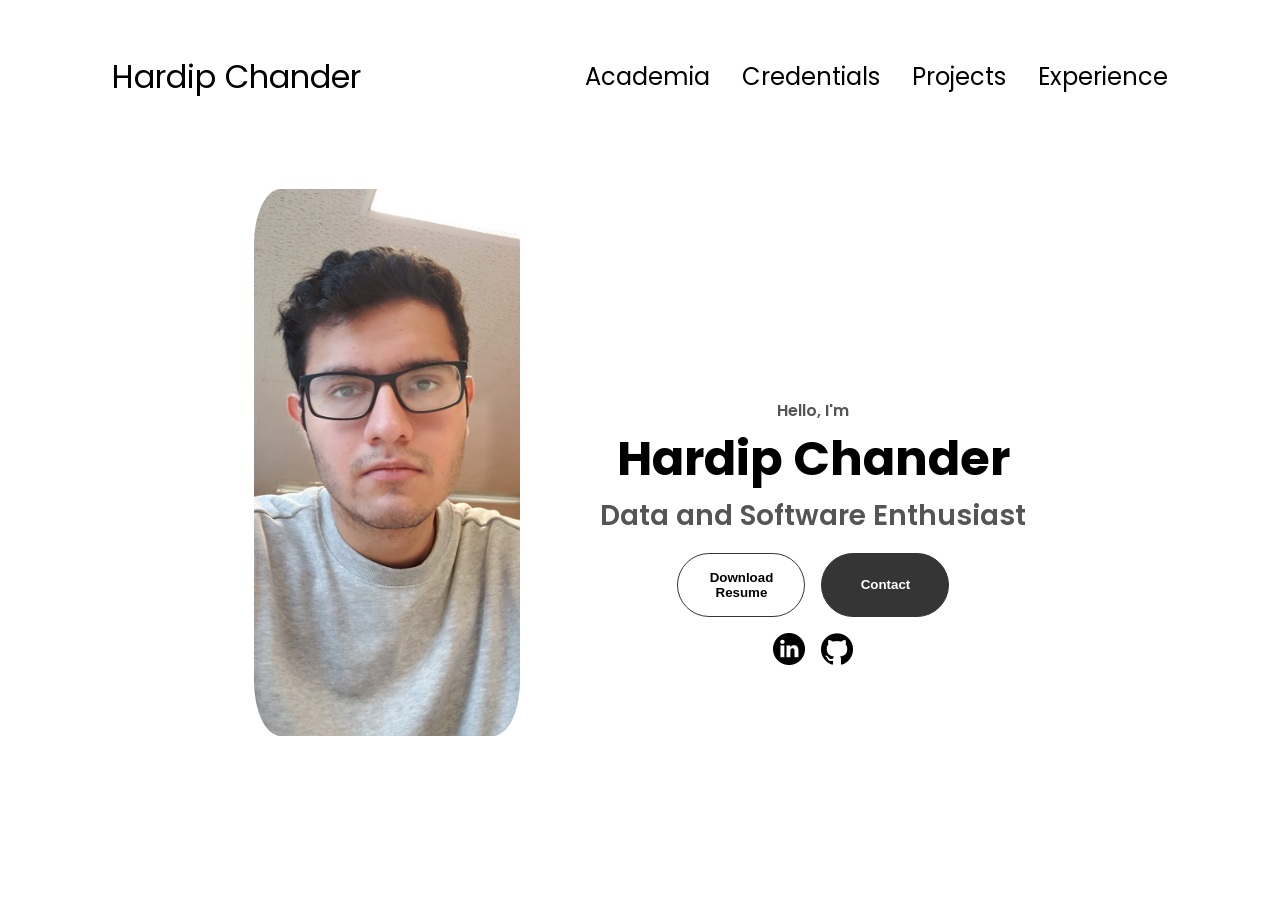
==== index.html @ 77ca19bd "style: add the base styles for the homepage" ====
<!DOCTYPE html>
<html lang="en">
  <head>
    <meta charset="UTF-8">
    <meta name="viewport" content="width=device-width, initial-scale=1.0">
    <meta name="description" content="This is the home page to the personal website of Hardip Chander. The website showcases his skills and history in tech.">
    <title>Chander</title>
    <link rel="icon" type="image/png" sizes="192x192" href="./images/favicon.png">
    <link rel="stylesheet" href="./styles/style.css">
    <link rel="stylesheet" href="./styles/mediaqueries.css">
  </head>
  <body>
    <nav id="desktop-nav">
      <div class="logo">Hardip Chander</div>
      <div>
        <ul class="nav-links">
          <li><a href="./pages/academia.html">Academia</a>   </li>
          <li><a href="./pages/credentials.html">Credentials</a>  </li>
          <li><a href="./pages/projects.html">Projects</a>  </li>
          <li><a href="./pages/work.html">Experience</a>  </li>
        </ul>
      </div>
    </nav>

    <nav id="hamburger-nav">
      <div class="logo">Hardip Chander</div>
      <div class="hamburger-menu">
        <div class="hamburger-icon" onclick="toggleMenu()">
          <span></span>
          <span></span>
          <span></span>
        </div>
        <div class="menu-links">
          <li><a href="./pages/academia.html" onclick="toggleMenu()">Academia</a>   </li>
          <li><a href="./pages/credentials.html" onclick="toggleMenu()">Credentials</a>  </li>
          <li><a href="./pages/projects.html" onclick="toggleMenu()">Projects</a>  </li>
          <li><a href="./pages/work.html" onclick="toggleMenu()">Experience</a>  </li>
        </div>
      </div>
    </nav>

    <section id="profile">
      <div class="section__pic-container">
        <img src="./images/profile-pic.jpg" alt="Profile Picture of Hardip Chander" id="profile-picture">
      </div>
      <div class="section__text">
        <p class="section__text__p1">Hello, I'm</p>
        <h1 class="title">Hardip Chander</h1>
        <p class="section__text__p2">Data and Software Enthusiast</p>
        <div class="btn-container">
          <button class="btn btn-color-2" onclick="window.open('./images/resume.pdf')">Download Resume</button>
          <button class="btn btn-color-1" onclick="location.href='./pages/academia.html'">Contact</button>
        </div>
        <div id="socials-container">
          <img src="./images/linkedin.png" alt="My LinkedIn Profile" class="icon" onclick="location.href='https://www.linkedin.com/in/hardipchander'">
          <img src="./images/github.png" alt="My Github Profile"  class="icon" onclick="location.href='https://github.com/hardipchander'">
        </div>
      </div>
    </section>
    <script src="./script.js"></script>
  </body>
</html>
---- styles/style.css ----
/* General Things */
@import url('https://fonts.googleapis.com/css2?family=Poppins:wght@400;500;600;700&display=swap');
* {
    margin: 0;
    padding: 0;
}

body {
    font-family: 'Poppins', sans-serif;
}

html {
    scroll-behavior: smooth;
}

p {
    color: rgb(85,85,85);
}

/* Transistion */
a, .btn {
    transition: all 300ms ease;
}

/* Desktop Nav */
nav, .nav-links {
    display: flex;
}

nav {
    justify-content: space-around;
    align-items: center;
    height: 17vh;
}

.nav-links {
    gap: 2rem;
    list-style-type: none;
    font-size: 1.5rem;
}

a {
    color: black;
    text-decoration: none;
    text-decoration-color: white;
}

a:hover {
    color: grey;
    text-decoration: underline;
    text-underline-offset: 1rem;
    text-decoration-color: rgb(181,181,181);
}

.logo {
    font-size: 2rem;
}

.logo:hover {
    cursor: pointer;
}

/* Hamburger Menu */
#hamburger-nav {
    display: none;
}

.hamburger-menu {
    position: relative;
    display: inline-block;
}

.hamburger-icon {
    display: flex;
    flex-direction: column;
    justify-content: space-between;
    height: 24px;
    width: 30px;
    cursor: pointer;
}

.hamburger-icon span {
    width: 100%;
    height: 2px;
    background-color: black;
    transition: all 0.3 ease-in-out;
}

.menu-links {
    position: absolute;
    top: 100%;
    right: 0%;
    background-color: white;
    width: fit-content;
    max-height: 0;
    overflow: hidden;
    transition: all 0.3 ease-in-out;
}

.menu-links a {
    display: block;
    padding: 10px;
    text-align: center;
    font-size: 1.5rem;
    color: black;
    text-decoration: none;
    transition: all 0.3 ease-in-out;
}

.menu-links li {
    list-style: none;
}

.menu-links.open {
    max-height: 300px;
}

.hamburger-icon.open span:first-child {
    transform: rotate(45deg) translate(10px , 5px);
}
.hamburger-icon.open span:nth-child(2) {
    opacity: 0;
}
.hamburger-icon.open span:last-child {
    transform: rotate(-45deg) translate(10px , -5px);
}

.hamburger-icon span:first-child {
    transform: none;
}
.hamburger-icon span:nth-child(2) {
   opacity: 1;
}
.hamburger-icon span:last-child {
    transform: none;
}

/* Sections */

section {
    padding-top: 4vh;
    height: 96vh; 
    margin: 0 10rem;
    box-sizing: border-box;
    min-height: fit-content;
}

.section-container {
    display: flex;
}

/* Profile Section */
#profile {
    display: flex;
    justify-content: center;
    gap: 5rem;
    height: 80vh;
}

#profile-picture {
    height: 80%;
    width: 100%;
    border-radius: 10%;
    align-self: center;
}

.section__pic_container {
    display: flex;
    height: 400px;
    width: 400px;
    margin: auto 0;
}

.section__text {
    align-self: center;
    text-align: center;
}

.section__text p {
    font-weight: 600;
}

.section__text__p1 {
    text-align: center;
    
}
.section__text__p2 {
    font-size: 1.75rem;
    margin-bottom: 1rem;
}

.title {
    font-size: 3rem;
    text-align: center;
}

#socials-container {
    display: flex;
    justify-content: center;
    margin-top: 1rem;
    gap: 1rem;
}

/* Icon */
.icon {
    cursor: pointer;
    height: 2rem;
}

/* Buttons */
.btn-container {
    display: flex;
    justify-content: center;
    gap: 1rem;
}

.btn {
    font-weight: 600;
    transition: all 300ms ease;
    padding: 1rem;
    width: 8rem;
    border-radius: 2rem;
}

.btn-color-1, .btn-color-2 {
    border: rgb(53,53,53) 0.1rem solid;
}

.btn-color-1:hover, .btn-color-2:hover {
    cursor: pointer;

}

.btn-color-1, .btn-color-2:hover {
  background: rgb(53,53,53);
  color: white;
}

.btn-color-1:hover {
    background: rgb(0,0,0);
}

.btn-color-2 {
    background: none;
}
.btn-color-2:hover {
    border: rgb(255,255,255) 0.1rem solid;
}

.btn-container {
    gap: 1rem;
}
---- styles/mediaqueries.css ----
@media screen and (max-width: 1200px) {
    #desktop-nav {
        display: none;
    }

    #hamburger-nav {
        display: flex;

    }
}
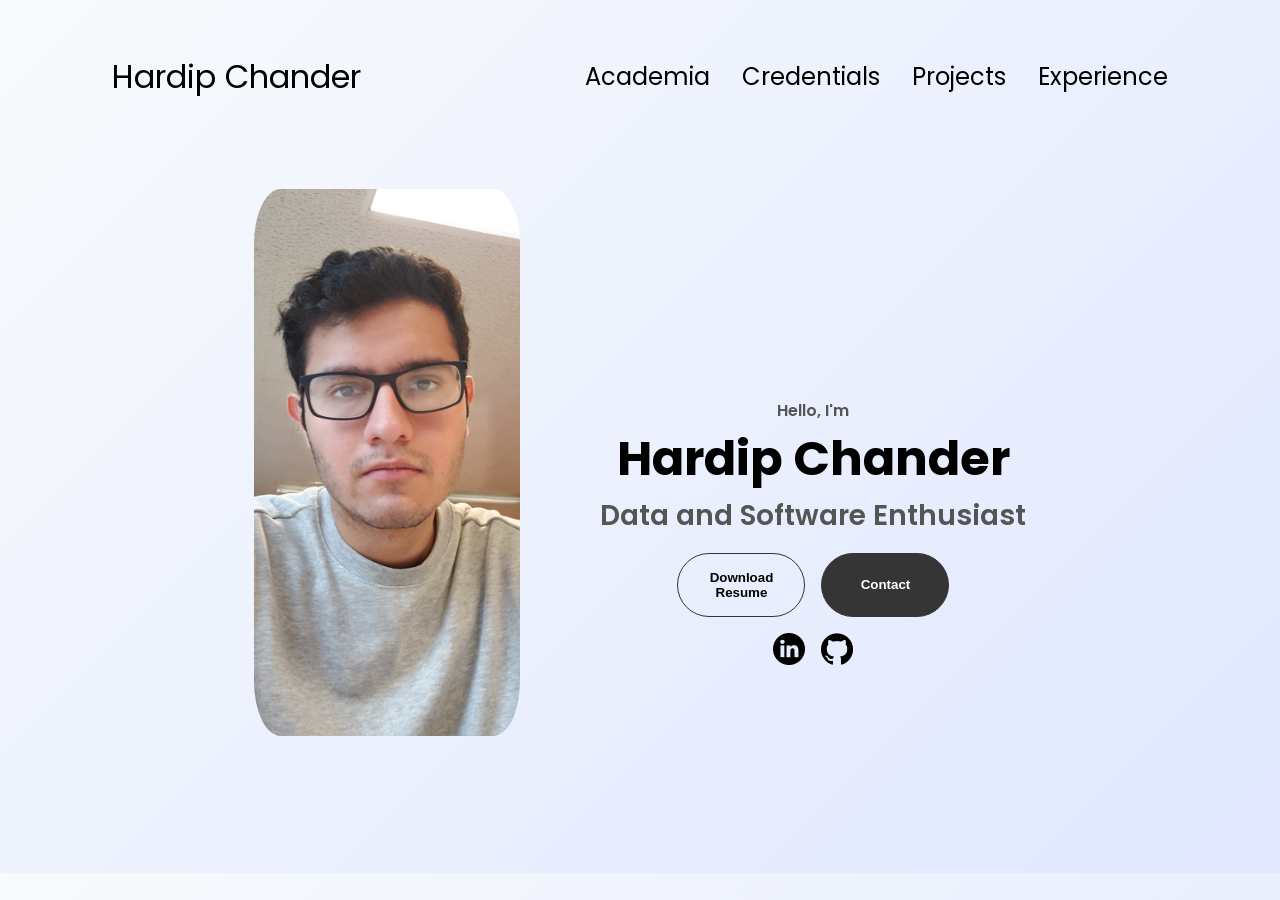
==== commit 5149f6db: "feat: add base markup for academia, just need to add styles and my information to customize it" ====
--- a/index.html
+++ b/index.html
@@ -57,6 +57,7 @@
         </div>
       </div>
     </section>
+    
     <script src="./script.js"></script>
   </body>
 </html>
--- a/styles/style.css
+++ b/styles/style.css
@@ -7,6 +7,7 @@
 
 body {
     font-family: 'Poppins', sans-serif;
+    background: linear-gradient(135deg, #f8fafc, #e0e7ff); 
 }
 
 html {
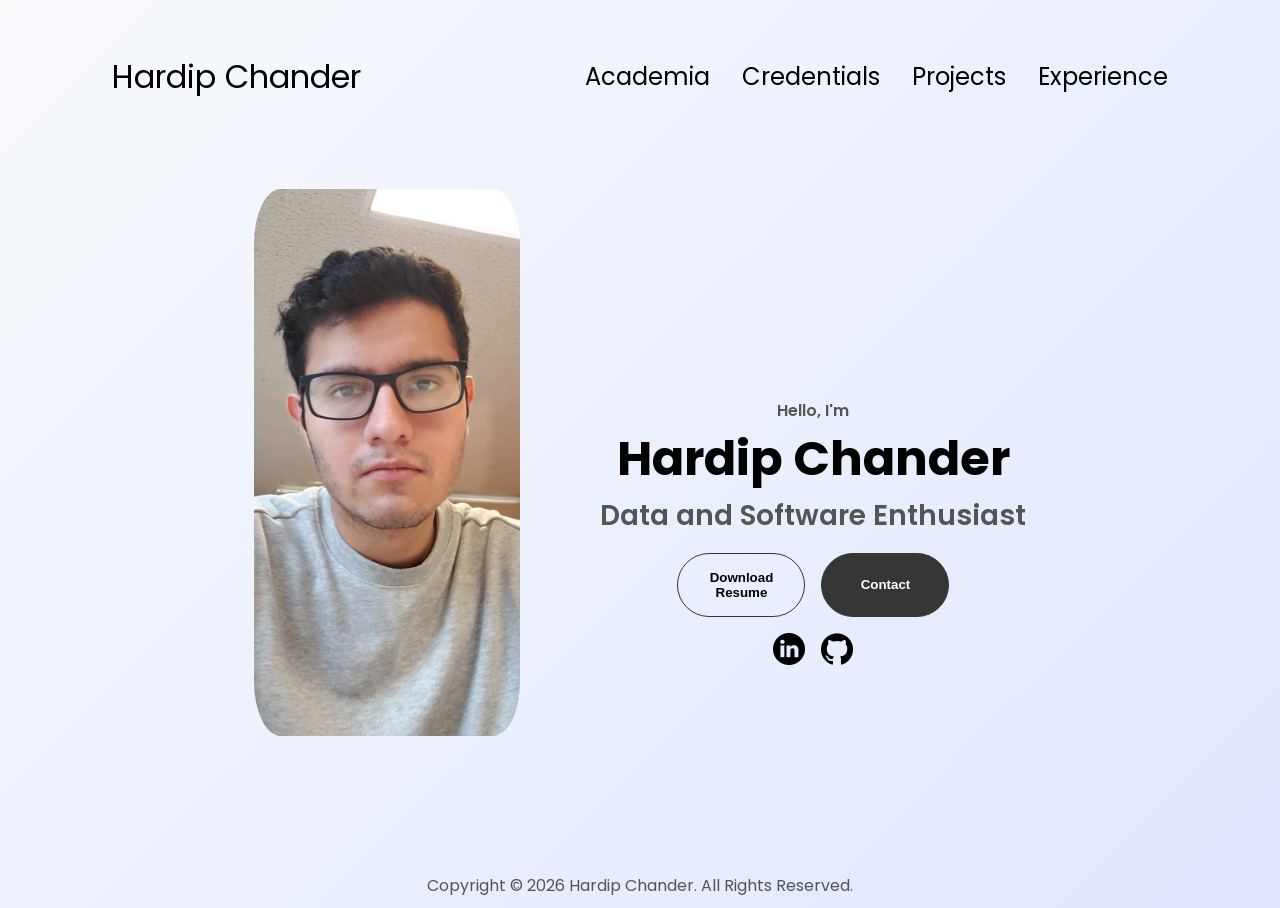
==== commit 0ccbecbd: "feat: add footer section to all pages and style the footer" ====
--- a/index.html
+++ b/index.html
@@ -57,6 +57,10 @@
         </div>
       </div>
     </section>
+
+    <footer>
+      <p>Copyright &#169; 2026 Hardip Chander. All Rights Reserved.</p>
+    </footer>
     
     <script src="./script.js"></script>
   </body>
--- a/styles/style.css
+++ b/styles/style.css
@@ -27,36 +27,30 @@
 nav, .nav-links {
     display: flex;
 }
-
 nav {
     justify-content: space-around;
     align-items: center;
     height: 17vh;
 }
-
 .nav-links {
     gap: 2rem;
     list-style-type: none;
     font-size: 1.5rem;
 }
-
 a {
     color: black;
     text-decoration: none;
     text-decoration-color: white;
 }
-
 a:hover {
     color: grey;
     text-decoration: underline;
     text-underline-offset: 1rem;
     text-decoration-color: rgb(181,181,181);
 }
-
 .logo {
     font-size: 2rem;
 }
-
 .logo:hover {
     cursor: pointer;
 }
@@ -65,12 +59,10 @@
 #hamburger-nav {
     display: none;
 }
-
 .hamburger-menu {
     position: relative;
     display: inline-block;
 }
-
 .hamburger-icon {
     display: flex;
     flex-direction: column;
@@ -79,14 +71,12 @@
     width: 30px;
     cursor: pointer;
 }
-
 .hamburger-icon span {
     width: 100%;
     height: 2px;
     background-color: black;
     transition: all 0.3 ease-in-out;
 }
-
 .menu-links {
     position: absolute;
     top: 100%;
@@ -97,7 +87,6 @@
     overflow: hidden;
     transition: all 0.3 ease-in-out;
 }
-
 .menu-links a {
     display: block;
     padding: 10px;
@@ -107,15 +96,12 @@
     text-decoration: none;
     transition: all 0.3 ease-in-out;
 }
-
 .menu-links li {
     list-style: none;
 }
-
 .menu-links.open {
     max-height: 300px;
 }
-
 .hamburger-icon.open span:first-child {
     transform: rotate(45deg) translate(10px , 5px);
 }
@@ -137,7 +123,6 @@
 }
 
 /* Sections */
-
 section {
     padding-top: 4vh;
     height: 96vh; 
@@ -150,37 +135,32 @@
     display: flex;
 }
 
-/* Profile Section */
+/* Profile Page */
 #profile {
     display: flex;
     justify-content: center;
     gap: 5rem;
     height: 80vh;
 }
-
 #profile-picture {
     height: 80%;
     width: 100%;
     border-radius: 10%;
     align-self: center;
 }
-
 .section__pic_container {
     display: flex;
     height: 400px;
     width: 400px;
     margin: auto 0;
 }
-
 .section__text {
     align-self: center;
     text-align: center;
 }
-
 .section__text p {
     font-weight: 600;
 }
-
 .section__text__p1 {
     text-align: center;
     
@@ -189,12 +169,10 @@
     font-size: 1.75rem;
     margin-bottom: 1rem;
 }
-
 .title {
     font-size: 3rem;
     text-align: center;
 }
-
 #socials-container {
     display: flex;
     justify-content: center;
@@ -214,7 +192,6 @@
     justify-content: center;
     gap: 1rem;
 }
-
 .btn {
     font-weight: 600;
     transition: all 300ms ease;
@@ -222,32 +199,158 @@
     width: 8rem;
     border-radius: 2rem;
 }
-
 .btn-color-1, .btn-color-2 {
     border: rgb(53,53,53) 0.1rem solid;
 }
-
 .btn-color-1:hover, .btn-color-2:hover {
     cursor: pointer;
 
 }
-
 .btn-color-1, .btn-color-2:hover {
   background: rgb(53,53,53);
   color: white;
 }
-
 .btn-color-1:hover {
     background: rgb(0,0,0);
 }
-
 .btn-color-2 {
     background: none;
 }
 .btn-color-2:hover {
     border: rgb(255,255,255) 0.1rem solid;
 }
-
 .btn-container {
     gap: 1rem;
+}
+
+/* About/Academia Page */
+#about {
+    position: relative;
+}
+.about-containers {
+    gap: 2rem;
+    margin-bottom: 2rem;
+    margin-top: 2rem;
+}
+.about-details-container {
+    justify-content: center;
+    flex-direction: column;   
+}
+.about-containers, .about-details-container {
+    display: flex;
+
+}
+.about-pic {
+    height: 900px;
+    border-radius: 10%;
+}
+.details-container {
+    padding: 1.5rem;
+    flex: 1;
+    background: white;
+    border-radius: 2rem;
+    border: rgb(53,53,53) 0.1rem solid;
+    border-color: rgb(163,163,163);
+    text-align: center;
+}
+.section-container {
+    gap: 4rem;
+    height: 80%;
+}
+.section__pic_container {
+    height: 400px;
+    width: 400;
+    margin: auto 0;
+}
+
+/* Experience/Work Page */
+.experience-sub-title {
+    color: rgb(85,85,85);
+    font-weight: 600;
+    font-size: 1.75rem;
+    margin-bottom: 2rem;
+}
+.experience-details-container{
+    display: flex;
+    justify-content: center;
+    flex-direction: column;
+}
+.article-container {
+    display: flex;
+    text-align: initial;
+    flex-wrap: wrap;
+    flex-direction: row;
+    gap: 2.5rem;
+    justify-content: space-around;
+}
+article {
+    display: flex;
+    width: 10rem;
+    justify-content: space-around;
+    gap: 0.5rem;
+}
+article .icon {
+    cursor: default;
+}
+
+/* Projects Page */
+.color-container {
+    border-color: rgb(163,163,163);
+    background: rgb(250,250,250);
+}
+.project-img {
+    border-radius: 2rem;
+    width: 90%;
+    height: 90%;
+}
+.project-title {
+    margin: 1rem;
+    color: black;
+}
+.project-btn {
+    color: black;
+    border-color: rgb(163,163,163);
+}
+
+/* Contact/Credentials Page */
+#contact {
+    display: flex;
+    justify-content: center;
+    flex-direction: column;
+    height: 70vh;
+}
+.contact-info-upper-container {
+    display: flex;
+    justify-content: center;
+    border-radius: 2rem;
+    border: rgb(53,53,53) 0.1rem solid;
+    border-color: rgb(163,163,163);
+    background: rgb(250,250,250);
+    margin: 2rem auto;
+    padding: 0.5rem;
+}
+.contact-info-container {
+    display: flex;
+    align-items: center;
+    justify-content: center;
+    gap: 0.5rem;
+    margin: 1rem;
+}
+.contact-info-container p {
+    font-size: larger;
+}
+.contact-icon {
+    cursor: default;
+}
+.email-icon {
+    height: 2.5rem;
+    
+}
+
+/* Footer Section*/
+footer {
+    margin-bottom: 10px;
+}
+footer p {
+    text-align: center;
 }
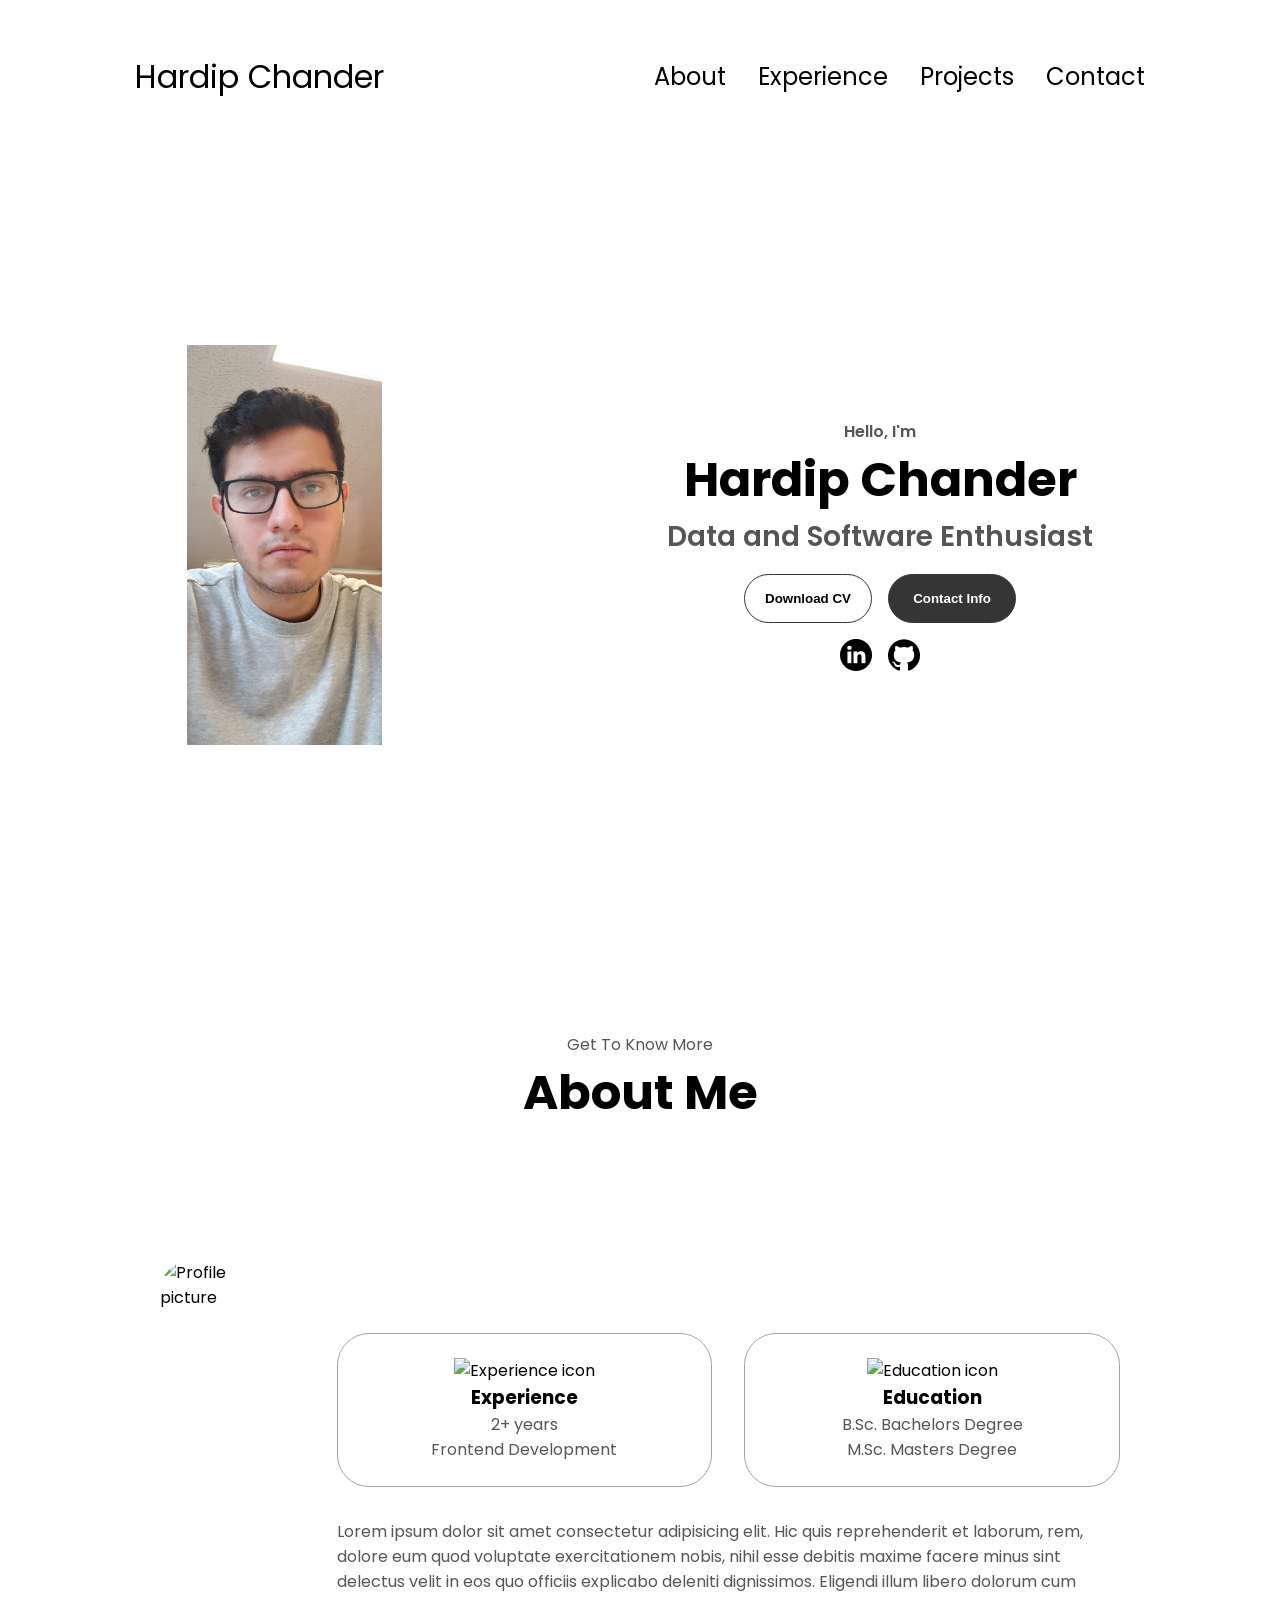
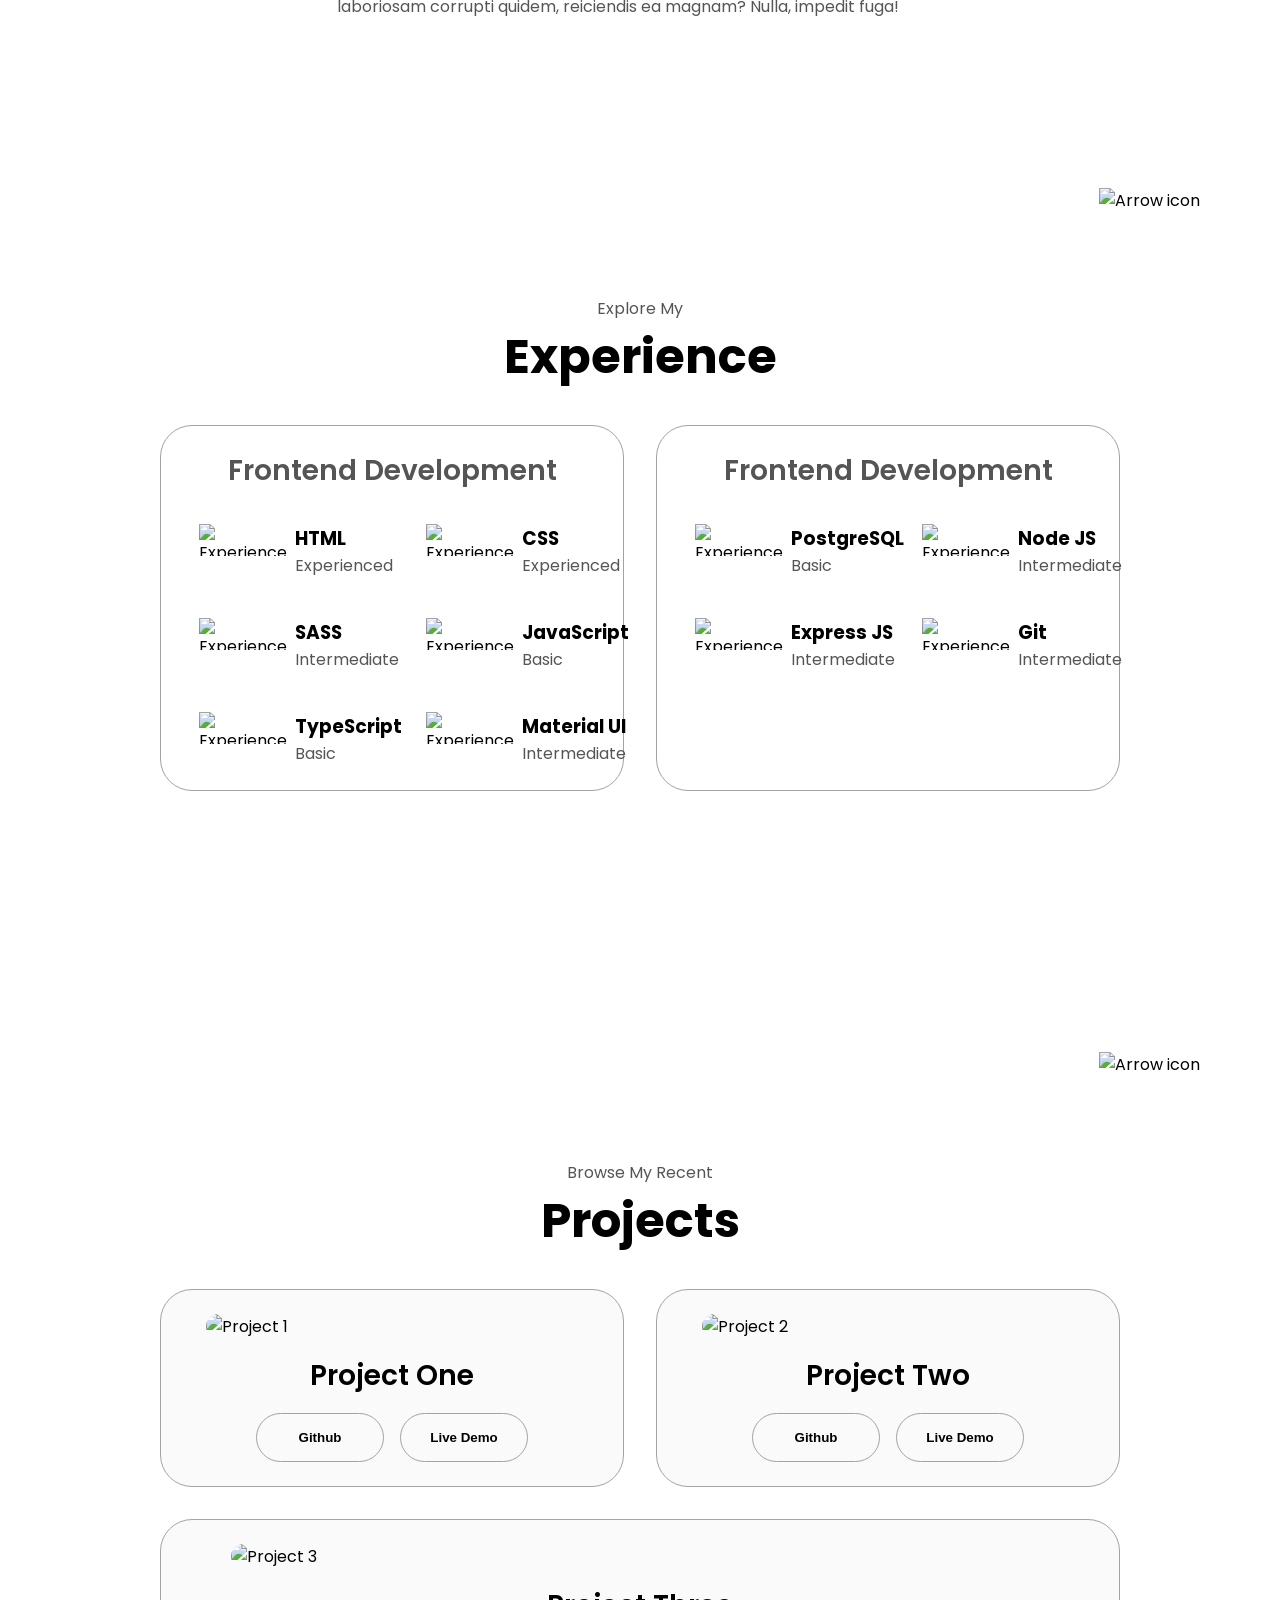
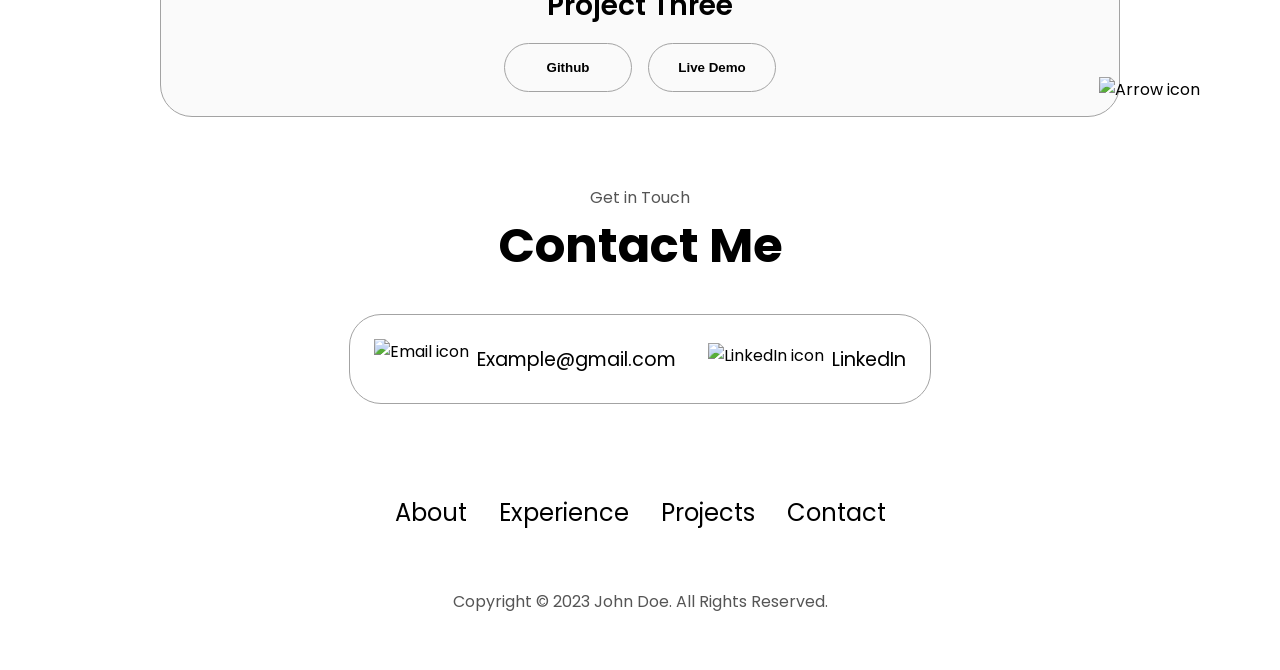
==== commit 65f08121: "style: changed the UI of the webpage" ====
--- a/index.html
+++ b/index.html
@@ -14,10 +14,10 @@
       <div class="logo">Hardip Chander</div>
       <div>
         <ul class="nav-links">
-          <li><a href="./pages/academia.html">Academia</a>   </li>
-          <li><a href="./pages/credentials.html">Credentials</a>  </li>
-          <li><a href="./pages/projects.html">Projects</a>  </li>
-          <li><a href="./pages/work.html">Experience</a>  </li>
+          <li><a href="#about">About</a></li>
+          <li><a href="#experience">Experience</a></li>
+          <li><a href="#projects">Projects</a></li>
+          <li><a href="#contact">Contact</a></li>
         </ul>
       </div>
     </nav>
@@ -31,37 +31,356 @@
           <span></span>
         </div>
         <div class="menu-links">
-          <li><a href="./pages/academia.html" onclick="toggleMenu()">Academia</a>   </li>
-          <li><a href="./pages/credentials.html" onclick="toggleMenu()">Credentials</a>  </li>
-          <li><a href="./pages/projects.html" onclick="toggleMenu()">Projects</a>  </li>
-          <li><a href="./pages/work.html" onclick="toggleMenu()">Experience</a>  </li>
+          <li><a href="#about" onclick="toggleMenu()">About</a></li>
+          <li><a href="#experience" onclick="toggleMenu()">Experience</a></li>
+          <li><a href="#projects" onclick="toggleMenu()">Projects</a></li>
+          <li><a href="#contact" onclick="toggleMenu()">Contact</a></li>
         </div>
       </div>
     </nav>
 
     <section id="profile">
       <div class="section__pic-container">
-        <img src="./images/profile-pic.jpg" alt="Profile Picture of Hardip Chander" id="profile-picture">
+        <img src="./images/profile-pic.jpg" alt="Profile Picture of Hardip Chander" />
       </div>
       <div class="section__text">
         <p class="section__text__p1">Hello, I'm</p>
         <h1 class="title">Hardip Chander</h1>
         <p class="section__text__p2">Data and Software Enthusiast</p>
         <div class="btn-container">
-          <button class="btn btn-color-2" onclick="window.open('./images/resume.pdf')">Download Resume</button>
-          <button class="btn btn-color-1" onclick="location.href='./pages/academia.html'">Contact</button>
+          <button
+            class="btn btn-color-2"
+            onclick="window.open('./images/resume.pdf')"
+          >
+            Download CV
+          </button>
+          <button class="btn btn-color-1" onclick="location.href='./#contact'">
+            Contact Info
+          </button>
         </div>
         <div id="socials-container">
-          <img src="./images/linkedin.png" alt="My LinkedIn Profile" class="icon" onclick="location.href='https://www.linkedin.com/in/hardipchander'">
-          <img src="./images/github.png" alt="My Github Profile"  class="icon" onclick="location.href='https://github.com/hardipchander'">
-        </div>
-      </div>
-    </section>
-
+          <img
+            src="./images/linkedin.png"
+            alt="My LinkedIn profile"
+            class="icon"
+            onclick="location.href='https://linkedin.com/hardipchander'"
+          />
+          <img
+            src="./images/github.png"
+            alt="My Github profile"
+            class="icon"
+            onclick="location.href='https://github.com/hardipchander'"
+          />
+        </div>
+      </div>
+    </section>
+    
+    <section id="about">
+      <p class="section__text__p1">Get To Know More</p>
+      <h1 class="title">About Me</h1>
+      <div class="section-container">
+        <div class="section__pic-container">
+          <img
+            src="./assets/about-pic.png"
+            alt="Profile picture"
+            class="about-pic"
+          />
+        </div>
+        <div class="about-details-container">
+          <div class="about-containers">
+            <div class="details-container">
+              <img
+                src="./assets/experience.png"
+                alt="Experience icon"
+                class="icon"
+              />
+              <h3>Experience</h3>
+              <p>2+ years <br />Frontend Development</p>
+            </div>
+            <div class="details-container">
+              <img
+                src="./assets/education.png"
+                alt="Education icon"
+                class="icon"
+              />
+              <h3>Education</h3>
+              <p>B.Sc. Bachelors Degree<br />M.Sc. Masters Degree</p>
+            </div>
+          </div>
+          <div class="text-container">
+            <p>
+              Lorem ipsum dolor sit amet consectetur adipisicing elit. Hic quis
+              reprehenderit et laborum, rem, dolore eum quod voluptate
+              exercitationem nobis, nihil esse debitis maxime facere minus sint
+              delectus velit in eos quo officiis explicabo deleniti dignissimos.
+              Eligendi illum libero dolorum cum laboriosam corrupti quidem,
+              reiciendis ea magnam? Nulla, impedit fuga!
+            </p>
+          </div>
+        </div>
+      </div>
+      <img
+        src="./assets/arrow.png"
+        alt="Arrow icon"
+        class="icon arrow"
+        onclick="location.href='./#experience'"
+      />
+    </section>
+    <section id="experience">
+      <p class="section__text__p1">Explore My</p>
+      <h1 class="title">Experience</h1>
+      <div class="experience-details-container">
+        <div class="about-containers">
+          <div class="details-container">
+            <h2 class="experience-sub-title">Frontend Development</h2>
+            <div class="article-container">
+              <article>
+                <img
+                  src="./assets/checkmark.png"
+                  alt="Experience icon"
+                  class="icon"
+                />
+                <div>
+                  <h3>HTML</h3>
+                  <p>Experienced</p>
+                </div>
+              </article>
+              <article>
+                <img
+                  src="./assets/checkmark.png"
+                  alt="Experience icon"
+                  class="icon"
+                />
+                <div>
+                  <h3>CSS</h3>
+                  <p>Experienced</p>
+                </div>
+              </article>
+              <article>
+                <img
+                  src="./assets/checkmark.png"
+                  alt="Experience icon"
+                  class="icon"
+                />
+                <div>
+                  <h3>SASS</h3>
+                  <p>Intermediate</p>
+                </div>
+              </article>
+              <article>
+                <img
+                  src="./assets/checkmark.png"
+                  alt="Experience icon"
+                  class="icon"
+                />
+                <div>
+                  <h3>JavaScript</h3>
+                  <p>Basic</p>
+                </div>
+              </article>
+              <article>
+                <img
+                  src="./assets/checkmark.png"
+                  alt="Experience icon"
+                  class="icon"
+                />
+                <div>
+                  <h3>TypeScript</h3>
+                  <p>Basic</p>
+                </div>
+              </article>
+              <article>
+                <img
+                  src="./assets/checkmark.png"
+                  alt="Experience icon"
+                  class="icon"
+                />
+                <div>
+                  <h3>Material UI</h3>
+                  <p>Intermediate</p>
+                </div>
+              </article>
+            </div>
+          </div>
+          <div class="details-container">
+            <h2 class="experience-sub-title">Frontend Development</h2>
+            <div class="article-container">
+              <article>
+                <img
+                  src="./assets/checkmark.png"
+                  alt="Experience icon"
+                  class="icon"
+                />
+                <div>
+                  <h3>PostgreSQL</h3>
+                  <p>Basic</p>
+                </div>
+              </article>
+              <article>
+                <img
+                  src="./assets/checkmark.png"
+                  alt="Experience icon"
+                  class="icon"
+                />
+                <div>
+                  <h3>Node JS</h3>
+                  <p>Intermediate</p>
+                </div>
+              </article>
+              <article>
+                <img
+                  src="./assets/checkmark.png"
+                  alt="Experience icon"
+                  class="icon"
+                />
+                <div>
+                  <h3>Express JS</h3>
+                  <p>Intermediate</p>
+                </div>
+              </article>
+              <article>
+                <img
+                  src="./assets/checkmark.png"
+                  alt="Experience icon"
+                  class="icon"
+                />
+                <div>
+                  <h3>Git</h3>
+                  <p>Intermediate</p>
+                </div>
+              </article>
+            </div>
+          </div>
+        </div>
+      </div>
+      <img
+        src="./assets/arrow.png"
+        alt="Arrow icon"
+        class="icon arrow"
+        onclick="location.href='./#projects'"
+      />
+    </section>
+    <section id="projects">
+      <p class="section__text__p1">Browse My Recent</p>
+      <h1 class="title">Projects</h1>
+      <div class="experience-details-container">
+        <div class="about-containers">
+          <div class="details-container color-container">
+            <div class="article-container">
+              <img
+                src="./assets/project-1.png"
+                alt="Project 1"
+                class="project-img"
+              />
+            </div>
+            <h2 class="experience-sub-title project-title">Project One</h2>
+            <div class="btn-container">
+              <button
+                class="btn btn-color-2 project-btn"
+                onclick="location.href='https://github.com/'"
+              >
+                Github
+              </button>
+              <button
+                class="btn btn-color-2 project-btn"
+                onclick="location.href='https://github.com/'"
+              >
+                Live Demo
+              </button>
+            </div>
+          </div>
+          <div class="details-container color-container">
+            <div class="article-container">
+              <img
+                src="./assets/project-2.png"
+                alt="Project 2"
+                class="project-img"
+              />
+            </div>
+            <h2 class="experience-sub-title project-title">Project Two</h2>
+            <div class="btn-container">
+              <button
+                class="btn btn-color-2 project-btn"
+                onclick="location.href='https://github.com/'"
+              >
+                Github
+              </button>
+              <button
+                class="btn btn-color-2 project-btn"
+                onclick="location.href='https://github.com/'"
+              >
+                Live Demo
+              </button>
+            </div>
+          </div>
+          <div class="details-container color-container">
+            <div class="article-container">
+              <img
+                src="./assets/project-3.png"
+                alt="Project 3"
+                class="project-img"
+              />
+            </div>
+            <h2 class="experience-sub-title project-title">Project Three</h2>
+            <div class="btn-container">
+              <button
+                class="btn btn-color-2 project-btn"
+                onclick="location.href='https://github.com/'"
+              >
+                Github
+              </button>
+              <button
+                class="btn btn-color-2 project-btn"
+                onclick="location.href='https://github.com/'"
+              >
+                Live Demo
+              </button>
+            </div>
+          </div>
+        </div>
+      </div>
+      <img
+        src="./assets/arrow.png"
+        alt="Arrow icon"
+        class="icon arrow"
+        onclick="location.href='./#contact'"
+      />
+    </section>
+    <section id="contact">
+      <p class="section__text__p1">Get in Touch</p>
+      <h1 class="title">Contact Me</h1>
+      <div class="contact-info-upper-container">
+        <div class="contact-info-container">
+          <img
+            src="./assets/email.png"
+            alt="Email icon"
+            class="icon contact-icon email-icon"
+          />
+          <p><a href="mailto:examplemail@gmail.com">Example@gmail.com</a></p>
+        </div>
+        <div class="contact-info-container">
+          <img
+            src="./assets/linkedin.png"
+            alt="LinkedIn icon"
+            class="icon contact-icon"
+          />
+          <p><a href="https://www.linkedin.com">LinkedIn</a></p>
+        </div>
+      </div>
+    </section>
     <footer>
-      <p>Copyright &#169; 2026 Hardip Chander. All Rights Reserved.</p>
+      <nav>
+        <div class="nav-links-container">
+          <ul class="nav-links">
+            <li><a href="#about">About</a></li>
+            <li><a href="#experience">Experience</a></li>
+            <li><a href="#projects">Projects</a></li>
+            <li><a href="#contact">Contact</a></li>
+          </ul>
+        </div>
+      </nav>
+      <p>Copyright &#169; 2023 John Doe. All Rights Reserved.</p>
     </footer>
-    
-    <script src="./script.js"></script>
+    <script src="script.js"></script>
   </body>
 </html>
--- a/styles/style.css
+++ b/styles/style.css
@@ -1,356 +1,351 @@
-/* General Things */
-@import url('https://fonts.googleapis.com/css2?family=Poppins:wght@400;500;600;700&display=swap');
+/* General */
+@import url("https://fonts.googleapis.com/css2?family=Poppins:wght@300;400;500;600&display=swap");
 * {
-    margin: 0;
-    padding: 0;
-}
-
+  margin: 0;
+  padding: 0;
+}
 body {
-    font-family: 'Poppins', sans-serif;
-    background: linear-gradient(135deg, #f8fafc, #e0e7ff); 
-}
-
+  font-family: "Poppins", sans-serif;
+}
 html {
-    scroll-behavior: smooth;
-}
-
+  scroll-behavior: smooth;
+}
 p {
-    color: rgb(85,85,85);
+  color: rgb(85, 85, 85);
 }
 
 /* Transistion */
 a, .btn {
-    transition: all 300ms ease;
-}
-
-/* Desktop Nav */
+  transition: all 300ms ease;
+}
+
+/* DESKTOP NAV */
 nav, .nav-links {
-    display: flex;
+  display: flex;
 }
 nav {
-    justify-content: space-around;
-    align-items: center;
-    height: 17vh;
+  justify-content: space-around;
+  align-items: center;
+  height: 17vh;
 }
 .nav-links {
-    gap: 2rem;
-    list-style-type: none;
-    font-size: 1.5rem;
+  gap: 2rem;
+  list-style: none;
+  font-size: 1.5rem;
 }
 a {
-    color: black;
-    text-decoration: none;
-    text-decoration-color: white;
+  color: black;
+  text-decoration: none;
+  text-decoration-color: white;
 }
 a:hover {
-    color: grey;
-    text-decoration: underline;
-    text-underline-offset: 1rem;
-    text-decoration-color: rgb(181,181,181);
+  color: grey;
+  text-decoration: underline;
+  text-underline-offset: 1rem;
+  text-decoration-color: rgb(181, 181, 181);
 }
 .logo {
-    font-size: 2rem;
+  font-size: 2rem;
 }
 .logo:hover {
-    cursor: pointer;
+  cursor: default;
 }
 
 /* Hamburger Menu */
 #hamburger-nav {
-    display: none;
+  display: none;
 }
 .hamburger-menu {
-    position: relative;
-    display: inline-block;
+  position: relative;
+  display: inline-block;
 }
 .hamburger-icon {
-    display: flex;
-    flex-direction: column;
-    justify-content: space-between;
-    height: 24px;
-    width: 30px;
-    cursor: pointer;
+  display: flex;
+  flex-direction: column;
+  justify-content: space-between;
+  height: 24px;
+  width: 30px;
+  cursor: pointer;
 }
 .hamburger-icon span {
-    width: 100%;
-    height: 2px;
-    background-color: black;
-    transition: all 0.3 ease-in-out;
+  width: 100%;
+  height: 2px;
+  background-color: black;
+  transition: all 0.3 ease-in-out;
 }
 .menu-links {
-    position: absolute;
-    top: 100%;
-    right: 0%;
-    background-color: white;
-    width: fit-content;
-    max-height: 0;
-    overflow: hidden;
-    transition: all 0.3 ease-in-out;
+  position: absolute;
+  top: 100%;
+  right: 0;
+  background-color: white;
+  width: fit-content;
+  max-height: 0;
+  overflow: hidden;
+  transition: all 0.3 ease-in-out;
 }
 .menu-links a {
-    display: block;
-    padding: 10px;
-    text-align: center;
-    font-size: 1.5rem;
-    color: black;
-    text-decoration: none;
-    transition: all 0.3 ease-in-out;
+  display: block;
+  padding: 10px;
+  text-align: center;
+  font-size: 1.5rem;
+  color: black;
+  text-decoration: none;
+  transition: all 0.3 ease-in-out;
 }
 .menu-links li {
-    list-style: none;
+  list-style: none;
 }
 .menu-links.open {
-    max-height: 300px;
+  max-height: 300px;
 }
 .hamburger-icon.open span:first-child {
-    transform: rotate(45deg) translate(10px , 5px);
+  transform: rotate(45deg) translate(10px, 5px);
 }
 .hamburger-icon.open span:nth-child(2) {
-    opacity: 0;
+  opacity: 0;
 }
 .hamburger-icon.open span:last-child {
-    transform: rotate(-45deg) translate(10px , -5px);
-}
-
+  transform: rotate(-45deg) translate(10px, -5px);
+}
 .hamburger-icon span:first-child {
-    transform: none;
-}
-.hamburger-icon span:nth-child(2) {
-   opacity: 1;
-}
-.hamburger-icon span:last-child {
-    transform: none;
+  transform: none;
+}
+.hamburger-icon span:first-child {
+  opacity: 1;
+}
+.hamburger-icon span:first-child {
+  transform: none;
 }
 
 /* Sections */
 section {
-    padding-top: 4vh;
-    height: 96vh; 
-    margin: 0 10rem;
-    box-sizing: border-box;
-    min-height: fit-content;
-}
-
+  padding-top: 4vh;
+  height: 96vh;
+  margin: 0 10rem;
+  box-sizing: border-box;
+  min-height: fit-content;
+}
 .section-container {
-    display: flex;
-}
-
-/* Profile Page */
+  display: flex;
+}
+
+/* Profile Section */
 #profile {
-    display: flex;
-    justify-content: center;
-    gap: 5rem;
-    height: 80vh;
-}
-#profile-picture {
-    height: 80%;
-    width: 100%;
-    border-radius: 10%;
-    align-self: center;
-}
-.section__pic_container {
-    display: flex;
-    height: 400px;
-    width: 400px;
-    margin: auto 0;
+  display: flex;
+  justify-content: center;
+  gap: 5rem;
+  height: 80vh;
+}
+.section__pic-container {
+  display: flex;
+  height: 400px;
+  width: 400px;
+  margin: auto 0;
 }
 .section__text {
-    align-self: center;
-    text-align: center;
+  align-self: center;
+  text-align: center;
 }
 .section__text p {
-    font-weight: 600;
+  font-weight: 600;
 }
 .section__text__p1 {
-    text-align: center;
-    
+  text-align: center;
 }
 .section__text__p2 {
-    font-size: 1.75rem;
-    margin-bottom: 1rem;
+  font-size: 1.75rem;
+  margin-bottom: 1rem;
 }
 .title {
-    font-size: 3rem;
-    text-align: center;
+  font-size: 3rem;
+  text-align: center;
 }
 #socials-container {
-    display: flex;
-    justify-content: center;
-    margin-top: 1rem;
-    gap: 1rem;
-}
-
-/* Icon */
+  display: flex;
+  justify-content: center;
+  margin-top: 1rem;
+  gap: 1rem;
+}
+
+/* Icons */
 .icon {
-    cursor: pointer;
-    height: 2rem;
-}
-
-/* Buttons */
+  cursor: pointer;
+  height: 2rem;
+}
+
+/* BUTTONS */
 .btn-container {
-    display: flex;
-    justify-content: center;
-    gap: 1rem;
+  display: flex;
+  justify-content: center;
+  gap: 1rem;
 }
 .btn {
-    font-weight: 600;
-    transition: all 300ms ease;
-    padding: 1rem;
-    width: 8rem;
-    border-radius: 2rem;
+  font-weight: 600;
+  transition: all 300ms ease;
+  padding: 1rem;
+  width: 8rem;
+  border-radius: 2rem;
 }
 .btn-color-1, .btn-color-2 {
-    border: rgb(53,53,53) 0.1rem solid;
+  border: rgb(53, 53, 53) 0.1rem solid;
 }
 .btn-color-1:hover, .btn-color-2:hover {
-    cursor: pointer;
-
+  cursor: pointer;
 }
 .btn-color-1, .btn-color-2:hover {
-  background: rgb(53,53,53);
+  background: rgb(53, 53, 53);
   color: white;
 }
 .btn-color-1:hover {
-    background: rgb(0,0,0);
+  background: rgb(0, 0, 0);
 }
 .btn-color-2 {
-    background: none;
+  background: none;
 }
 .btn-color-2:hover {
-    border: rgb(255,255,255) 0.1rem solid;
+  border: rgb(255, 255, 255) 0.1rem solid;
 }
 .btn-container {
-    gap: 1rem;
-}
-
-/* About/Academia Page */
+  gap: 1rem;
+}
+
+/* About Section */
 #about {
-    position: relative;
+  position: relative;
 }
 .about-containers {
-    gap: 2rem;
-    margin-bottom: 2rem;
-    margin-top: 2rem;
+  gap: 2rem;
+  margin-bottom: 2rem;
+  margin-top: 2rem;
 }
 .about-details-container {
-    justify-content: center;
-    flex-direction: column;   
+  justify-content: center;
+  flex-direction: column;
 }
 .about-containers, .about-details-container {
-    display: flex;
-
+  display: flex;
 }
 .about-pic {
-    height: 900px;
-    border-radius: 10%;
+  border-radius: 2rem;
+}
+.arrow {
+  position: absolute;
+  right: -5rem;
+  bottom: 2.5rem;
 }
 .details-container {
-    padding: 1.5rem;
-    flex: 1;
-    background: white;
-    border-radius: 2rem;
-    border: rgb(53,53,53) 0.1rem solid;
-    border-color: rgb(163,163,163);
-    text-align: center;
+  padding: 1.5rem;
+  flex: 1;
+  background: white;
+  border-radius: 2rem;
+  border: rgb(53, 53, 53) 0.1rem solid;
+  border-color: rgb(163, 163, 163);
+  text-align: center;
 }
 .section-container {
-    gap: 4rem;
-    height: 80%;
-}
-.section__pic_container {
-    height: 400px;
-    width: 400;
-    margin: auto 0;
-}
-
-/* Experience/Work Page */
+  gap: 4rem;
+  height: 80%;
+}
+.section__pic-container {
+  height: 400px;
+  width: 400px;
+  margin: auto 0;
+}
+
+/* Experience Section */
+#experience {
+  position: relative;
+}
 .experience-sub-title {
-    color: rgb(85,85,85);
-    font-weight: 600;
-    font-size: 1.75rem;
-    margin-bottom: 2rem;
-}
-.experience-details-container{
-    display: flex;
-    justify-content: center;
-    flex-direction: column;
+  color: rgb(85, 85, 85);
+  font-weight: 600;
+  font-size: 1.75rem;
+  margin-bottom: 2rem;
+}
+.experience-details-container {
+  display: flex;
+  justify-content: center;
+  flex-direction: column;
 }
 .article-container {
-    display: flex;
-    text-align: initial;
-    flex-wrap: wrap;
-    flex-direction: row;
-    gap: 2.5rem;
-    justify-content: space-around;
+  display: flex;
+  text-align: initial;
+  flex-wrap: wrap;
+  flex-direction: row;
+  gap: 2.5rem;
+  justify-content: space-around;
 }
 article {
-    display: flex;
-    width: 10rem;
-    justify-content: space-around;
-    gap: 0.5rem;
+  display: flex;
+  width: 10rem;
+  justify-content: space-around;
+  gap: 0.5rem;
 }
 article .icon {
-    cursor: default;
-}
-
-/* Projects Page */
+  cursor: default;
+}
+
+/* Projects Section */
+#projects {
+  position: relative;
+}
 .color-container {
-    border-color: rgb(163,163,163);
-    background: rgb(250,250,250);
+  border-color: rgb(163, 163, 163);
+  background: rgb(250, 250, 250);
 }
 .project-img {
-    border-radius: 2rem;
-    width: 90%;
-    height: 90%;
+  border-radius: 2rem;
+  width: 90%;
+  height: 90%;
 }
 .project-title {
-    margin: 1rem;
-    color: black;
+  margin: 1rem;
+  color: black;
 }
 .project-btn {
-    color: black;
-    border-color: rgb(163,163,163);
-}
-
-/* Contact/Credentials Page */
+  color: black;
+  border-color: rgb(163, 163, 163);
+}
+
+/* CONTACT */
 #contact {
-    display: flex;
-    justify-content: center;
-    flex-direction: column;
-    height: 70vh;
+  display: flex;
+  justify-content: center;
+  flex-direction: column;
+  height: 70vh;
 }
 .contact-info-upper-container {
-    display: flex;
-    justify-content: center;
-    border-radius: 2rem;
-    border: rgb(53,53,53) 0.1rem solid;
-    border-color: rgb(163,163,163);
-    background: rgb(250,250,250);
-    margin: 2rem auto;
-    padding: 0.5rem;
+  display: flex;
+  justify-content: center;
+  border-radius: 2rem;
+  border: rgb(53, 53, 53) 0.1rem solid;
+  border-color: rgb(163, 163, 163);
+  background: (250, 250, 250);
+  margin: 2rem auto;
+  padding: 0.5rem;
 }
 .contact-info-container {
-    display: flex;
-    align-items: center;
-    justify-content: center;
-    gap: 0.5rem;
-    margin: 1rem;
+  display: flex;
+  align-items: center;
+  justify-content: center;
+  gap: 0.5rem;
+  margin: 1rem;
 }
 .contact-info-container p {
-    font-size: larger;
+  font-size: larger;
 }
 .contact-icon {
-    cursor: default;
+  cursor: default;
 }
 .email-icon {
-    height: 2.5rem;
-    
-}
-
-/* Footer Section*/
+  height: 2.5rem;
+}
+
+/* FOOTER SECTION */
 footer {
-    margin-bottom: 10px;
+  height: 26vh;
+  margin: 0 1rem;
 }
 footer p {
-    text-align: center;
+  text-align: center;
 }
--- a/styles/mediaqueries.css
+++ b/styles/mediaqueries.css
@@ -1,10 +1,103 @@
+@media screen and (max-width: 1400px) {
+  #profile {
+    height: 83vh;
+    margin-bottom: 6rem;
+  }
+  .about-containers {
+    flex-wrap: wrap;
+  }
+  #contact,
+  #projects {
+    height: fit-content;
+  }
+}
+
 @media screen and (max-width: 1200px) {
-    #desktop-nav {
-        display: none;
-    }
+  #desktop-nav {
+    display: none;
+  }
+  #hamburger-nav {
+    display: flex;
+  }
+  #experience,
+  .experience-details-container {
+    margin-top: 2rem;
+  }
+  #profile,
+  .section-container {
+    display: block;
+  }
+  .arrow {
+    display: none;
+  }
+  section,
+  .section-container {
+    height: fit-content;
+  }
+  section {
+    margin: 0 5%;
+  }
+  .section__pic-container {
+    width: 275px;
+    height: 275px;
+    margin: 0 auto 2rem;
+  }
+  .about-containers {
+    margin-top: 0;
+  }
+}
 
-    #hamburger-nav {
-        display: flex;
-
-    }
+@media screen and (max-width: 600px) {
+  #contact,
+  footer {
+    height: 40vh;
+  }
+  #profile {
+    height: 83vh;
+    margin-bottom: 0;
+  }
+  article {
+    font-size: 1rem;
+  }
+  footer nav {
+    height: fit-content;
+    margin-bottom: 2rem;
+  }
+  .about-containers,
+  .contact-info-upper-container,
+  .btn-container {
+    flex-wrap: wrap;
+  }
+  .contact-info-container {
+    margin: 0;
+  }
+  .contact-info-container p,
+  .nav-links li a {
+    font-size: 1rem;
+  }
+  .experience-sub-title {
+    font-size: 1.25rem;
+  }
+  .logo {
+    font-size: 1.5rem;
+  }
+  .nav-links {
+    flex-direction: column;
+    gap: 0.5rem;
+    text-align: center;
+  }
+  .section__pic-container {
+    width: auto;
+    height: 46vw;
+    justify-content: center;
+  }
+  .section__text__p2 {
+    font-size: 1.25rem;
+  }
+  .title {
+    font-size: 2rem;
+  }
+  .text-container {
+    text-align: justify;
+  }
 }
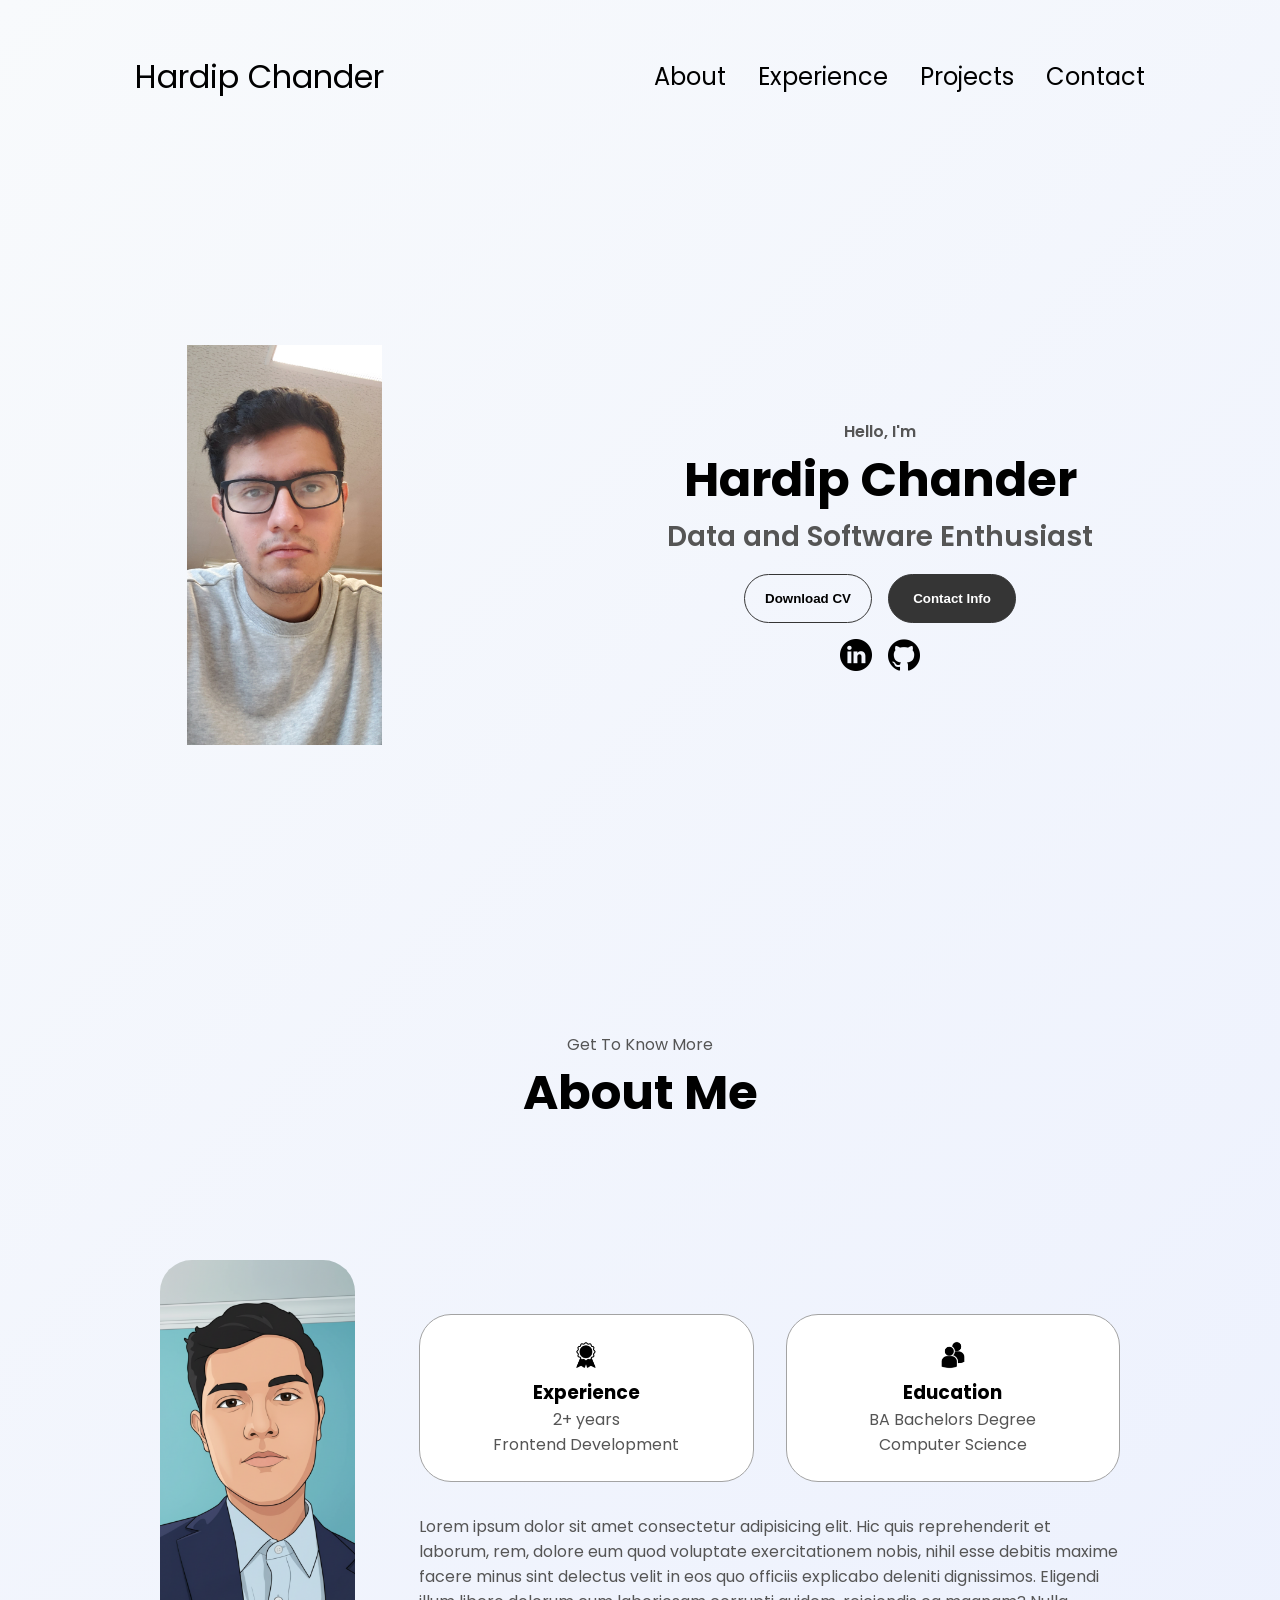
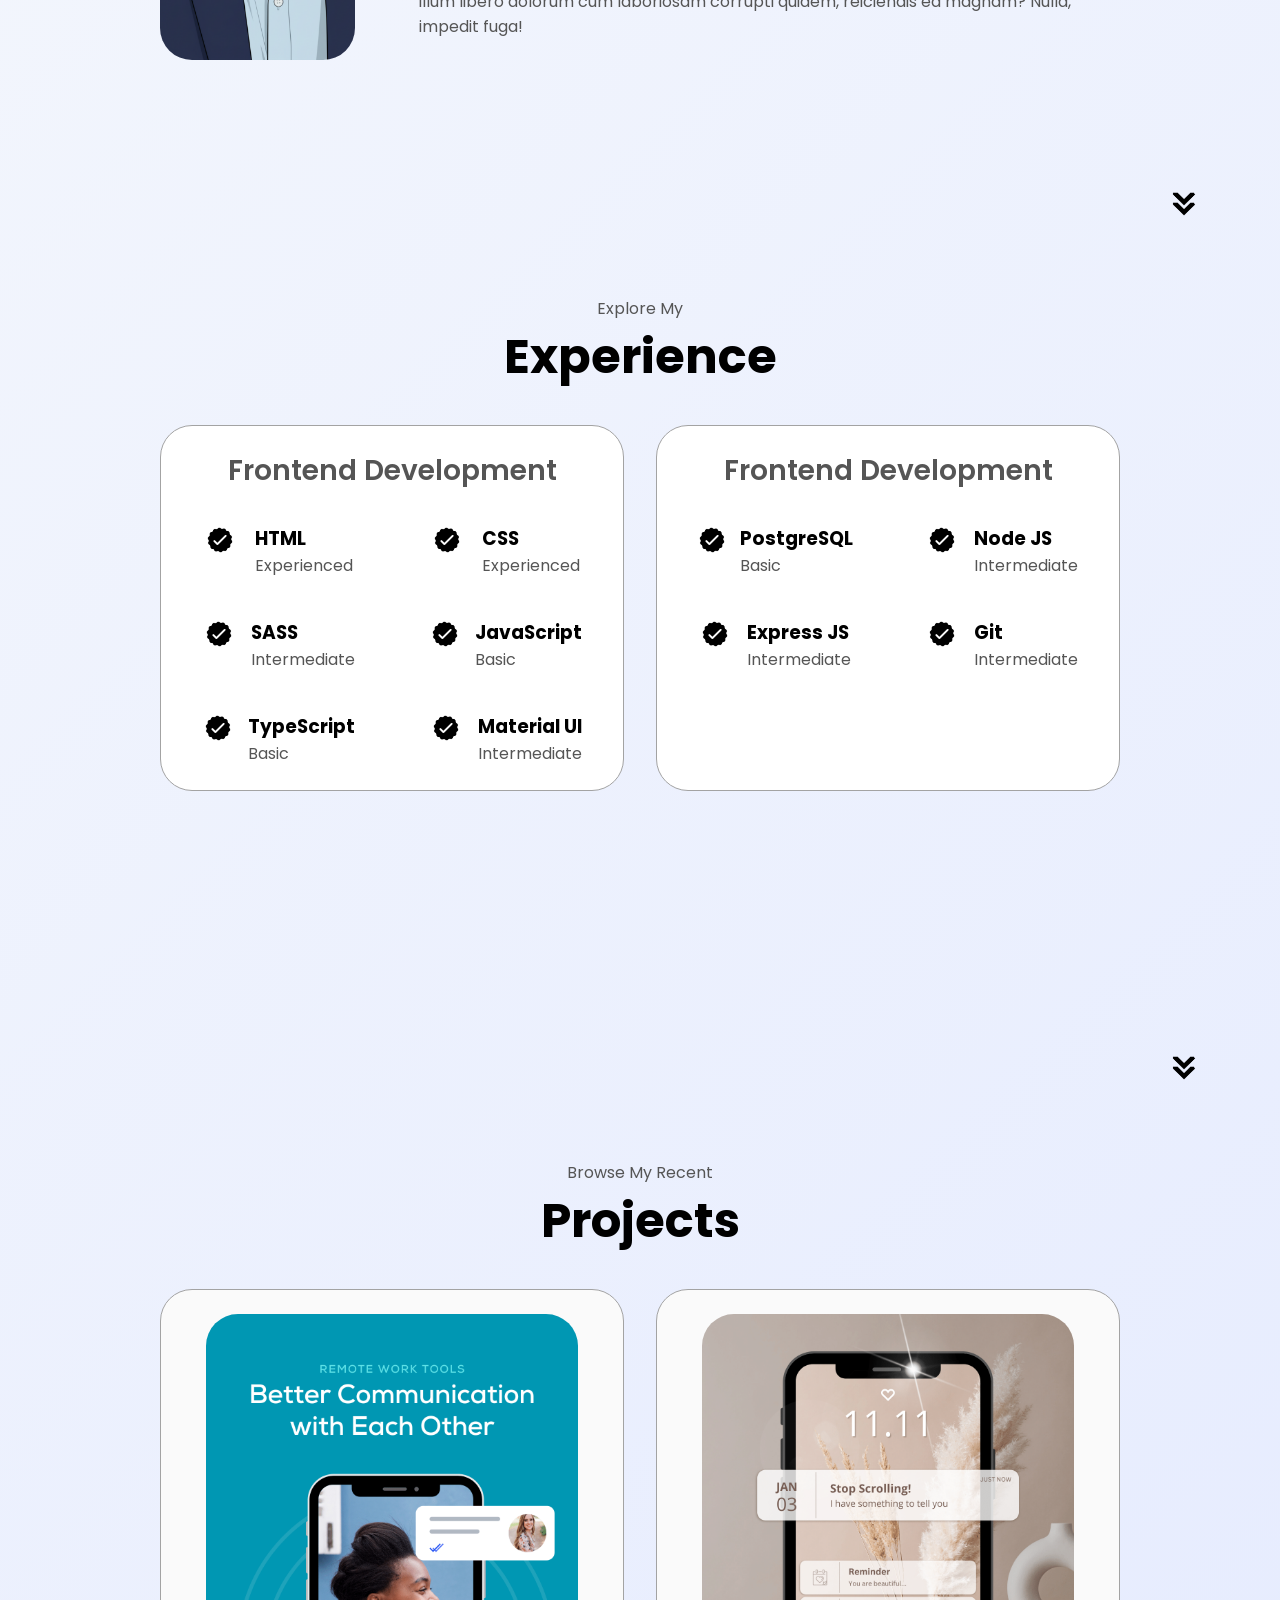
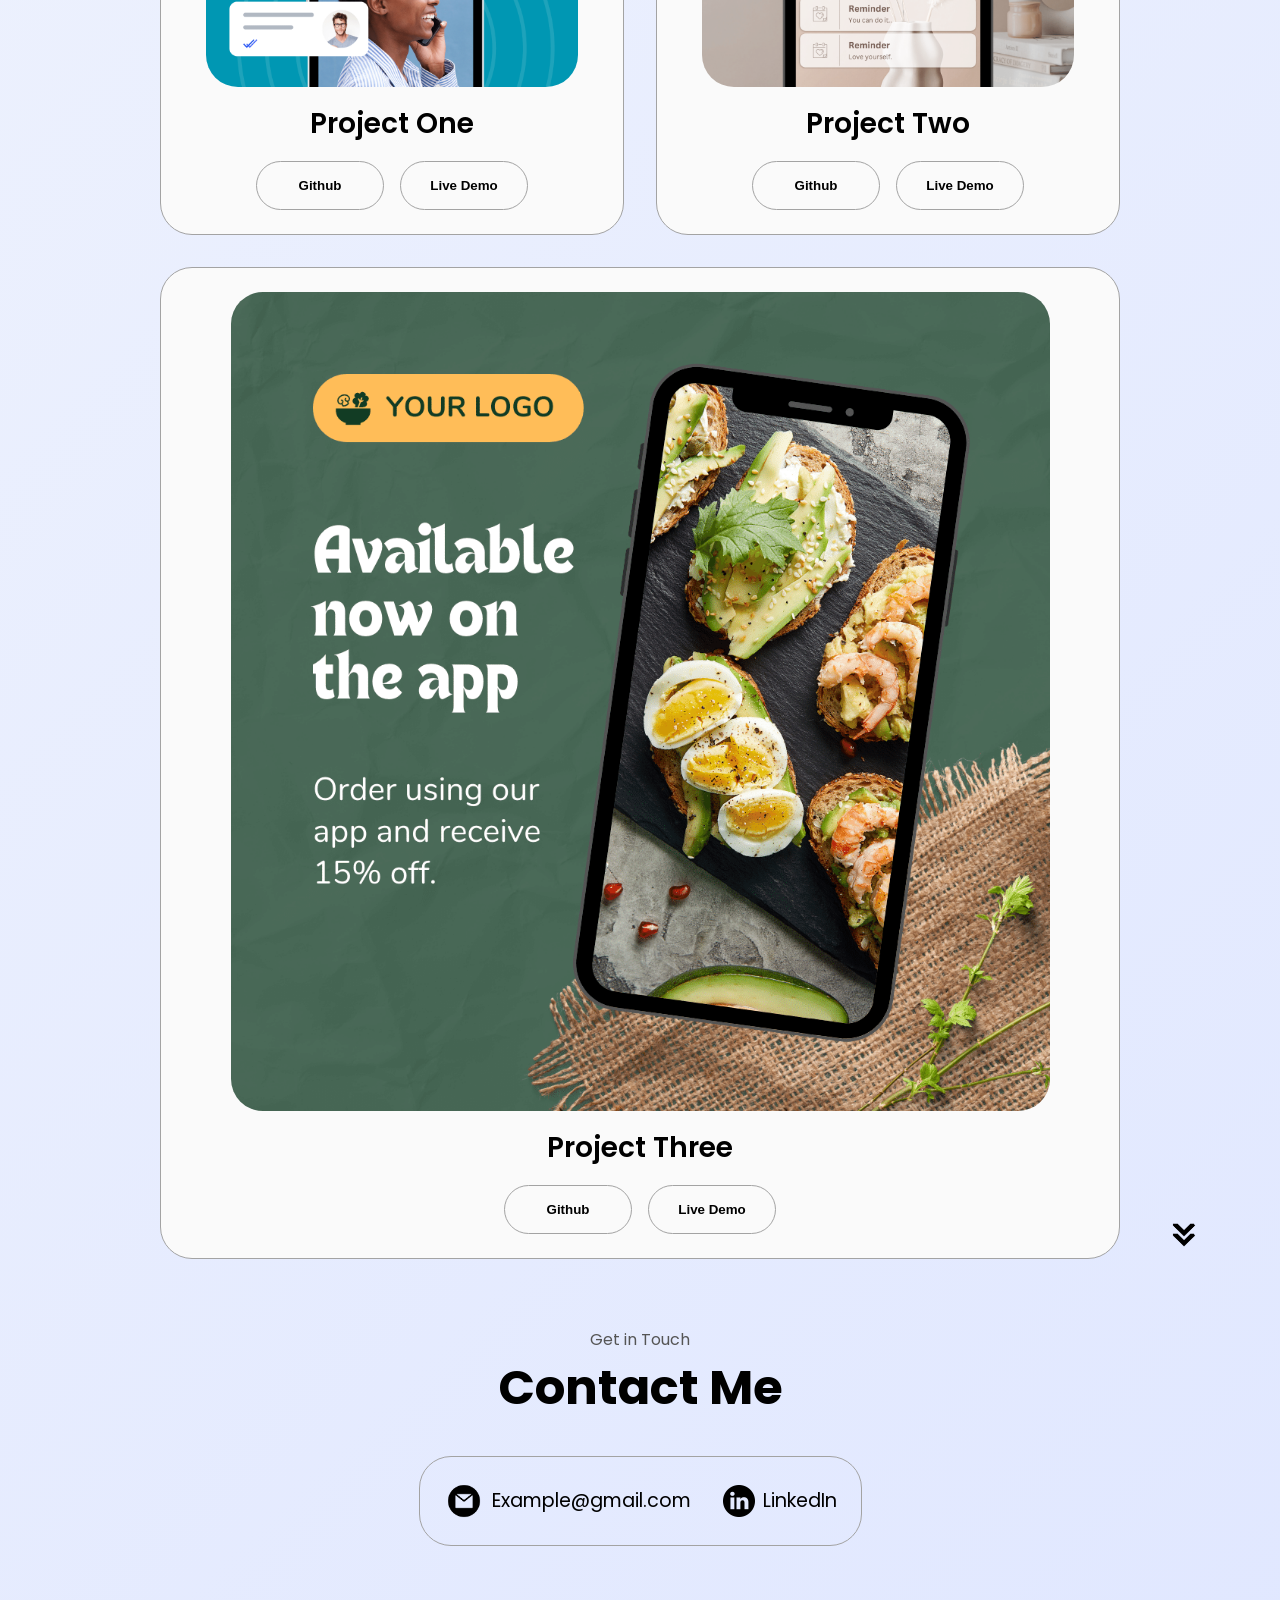
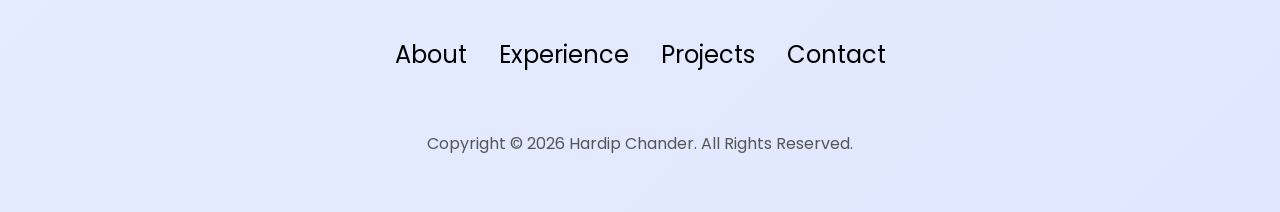
==== commit 3921f5c2: "style: fix markup and styles" ====
--- a/index.html
+++ b/index.html
@@ -74,14 +74,14 @@
         </div>
       </div>
     </section>
-    
+
     <section id="about">
       <p class="section__text__p1">Get To Know More</p>
       <h1 class="title">About Me</h1>
       <div class="section-container">
         <div class="section__pic-container">
           <img
-            src="./assets/about-pic.png"
+            src="./images/cartoon_me.png"
             alt="Profile picture"
             class="about-pic"
           />
@@ -90,7 +90,7 @@
           <div class="about-containers">
             <div class="details-container">
               <img
-                src="./assets/experience.png"
+                src="./images/experience.png"
                 alt="Experience icon"
                 class="icon"
               />
@@ -99,12 +99,12 @@
             </div>
             <div class="details-container">
               <img
-                src="./assets/education.png"
+                src="./images/education.png"
                 alt="Education icon"
                 class="icon"
               />
               <h3>Education</h3>
-              <p>B.Sc. Bachelors Degree<br />M.Sc. Masters Degree</p>
+              <p>BA Bachelors Degree<br />Computer Science</p>
             </div>
           </div>
           <div class="text-container">
@@ -120,12 +120,13 @@
         </div>
       </div>
       <img
-        src="./assets/arrow.png"
+        src="./images/arrow.png"
         alt="Arrow icon"
         class="icon arrow"
         onclick="location.href='./#experience'"
       />
     </section>
+
     <section id="experience">
       <p class="section__text__p1">Explore My</p>
       <h1 class="title">Experience</h1>
@@ -136,7 +137,7 @@
             <div class="article-container">
               <article>
                 <img
-                  src="./assets/checkmark.png"
+                  src="./images/checkmark.png"
                   alt="Experience icon"
                   class="icon"
                 />
@@ -147,7 +148,7 @@
               </article>
               <article>
                 <img
-                  src="./assets/checkmark.png"
+                  src="./images/checkmark.png"
                   alt="Experience icon"
                   class="icon"
                 />
@@ -158,7 +159,7 @@
               </article>
               <article>
                 <img
-                  src="./assets/checkmark.png"
+                  src="./images/checkmark.png"
                   alt="Experience icon"
                   class="icon"
                 />
@@ -169,7 +170,7 @@
               </article>
               <article>
                 <img
-                  src="./assets/checkmark.png"
+                  src="./images/checkmark.png"
                   alt="Experience icon"
                   class="icon"
                 />
@@ -180,7 +181,7 @@
               </article>
               <article>
                 <img
-                  src="./assets/checkmark.png"
+                  src="./images/checkmark.png"
                   alt="Experience icon"
                   class="icon"
                 />
@@ -191,7 +192,7 @@
               </article>
               <article>
                 <img
-                  src="./assets/checkmark.png"
+                  src="./images/checkmark.png"
                   alt="Experience icon"
                   class="icon"
                 />
@@ -207,7 +208,7 @@
             <div class="article-container">
               <article>
                 <img
-                  src="./assets/checkmark.png"
+                  src="./images/checkmark.png"
                   alt="Experience icon"
                   class="icon"
                 />
@@ -218,7 +219,7 @@
               </article>
               <article>
                 <img
-                  src="./assets/checkmark.png"
+                  src="./images/checkmark.png"
                   alt="Experience icon"
                   class="icon"
                 />
@@ -229,7 +230,7 @@
               </article>
               <article>
                 <img
-                  src="./assets/checkmark.png"
+                  src="./images/checkmark.png"
                   alt="Experience icon"
                   class="icon"
                 />
@@ -240,7 +241,7 @@
               </article>
               <article>
                 <img
-                  src="./assets/checkmark.png"
+                  src="./images/checkmark.png"
                   alt="Experience icon"
                   class="icon"
                 />
@@ -253,13 +254,9 @@
           </div>
         </div>
       </div>
-      <img
-        src="./assets/arrow.png"
-        alt="Arrow icon"
-        class="icon arrow"
-        onclick="location.href='./#projects'"
-      />
-    </section>
+      <img src="./images/arrow.png" alt="Arrow icon" class="icon arrow" onclick="location.href='./#projects'"  />
+    </section>
+
     <section id="projects">
       <p class="section__text__p1">Browse My Recent</p>
       <h1 class="title">Projects</h1>
@@ -268,7 +265,7 @@
           <div class="details-container color-container">
             <div class="article-container">
               <img
-                src="./assets/project-1.png"
+                src="./images/project-1.png"
                 alt="Project 1"
                 class="project-img"
               />
@@ -277,13 +274,13 @@
             <div class="btn-container">
               <button
                 class="btn btn-color-2 project-btn"
-                onclick="location.href='https://github.com/'"
+                onclick="location.href='https://github.com/hardipchander'"
               >
                 Github
               </button>
               <button
                 class="btn btn-color-2 project-btn"
-                onclick="location.href='https://github.com/'"
+                onclick="location.href='https://github.com/hardipchander'"
               >
                 Live Demo
               </button>
@@ -292,7 +289,7 @@
           <div class="details-container color-container">
             <div class="article-container">
               <img
-                src="./assets/project-2.png"
+                src="./images/project-2.png"
                 alt="Project 2"
                 class="project-img"
               />
@@ -301,13 +298,13 @@
             <div class="btn-container">
               <button
                 class="btn btn-color-2 project-btn"
-                onclick="location.href='https://github.com/'"
+                onclick="location.href='https://github.com/hardipchander'"
               >
                 Github
               </button>
               <button
                 class="btn btn-color-2 project-btn"
-                onclick="location.href='https://github.com/'"
+                onclick="location.href='https://github.com/hardipchander'"
               >
                 Live Demo
               </button>
@@ -316,7 +313,7 @@
           <div class="details-container color-container">
             <div class="article-container">
               <img
-                src="./assets/project-3.png"
+                src="./images/project-3.png"
                 alt="Project 3"
                 class="project-img"
               />
@@ -325,13 +322,13 @@
             <div class="btn-container">
               <button
                 class="btn btn-color-2 project-btn"
-                onclick="location.href='https://github.com/'"
+                onclick="location.href='https://github.com/hardipchander'"
               >
                 Github
               </button>
               <button
                 class="btn btn-color-2 project-btn"
-                onclick="location.href='https://github.com/'"
+                onclick="location.href='https://github.com/hardipchander'"
               >
                 Live Demo
               </button>
@@ -339,20 +336,16 @@
           </div>
         </div>
       </div>
-      <img
-        src="./assets/arrow.png"
-        alt="Arrow icon"
-        class="icon arrow"
-        onclick="location.href='./#contact'"
-      />
-    </section>
+      <img src="./images/arrow.png" alt="Arrow icon" class="icon arrow" onclick="location.href='./#contact'" />
+    </section>
+
     <section id="contact">
       <p class="section__text__p1">Get in Touch</p>
       <h1 class="title">Contact Me</h1>
       <div class="contact-info-upper-container">
         <div class="contact-info-container">
           <img
-            src="./assets/email.png"
+            src="./images/email.png"
             alt="Email icon"
             class="icon contact-icon email-icon"
           />
@@ -360,7 +353,7 @@
         </div>
         <div class="contact-info-container">
           <img
-            src="./assets/linkedin.png"
+            src="./images/linkedin.png"
             alt="LinkedIn icon"
             class="icon contact-icon"
           />
@@ -368,6 +361,7 @@
         </div>
       </div>
     </section>
+
     <footer>
       <nav>
         <div class="nav-links-container">
@@ -379,8 +373,9 @@
           </ul>
         </div>
       </nav>
-      <p>Copyright &#169; 2023 John Doe. All Rights Reserved.</p>
+      <p>Copyright &#169; 2026 Hardip Chander. All Rights Reserved.</p>
     </footer>
+
     <script src="script.js"></script>
   </body>
 </html>
--- a/styles/style.css
+++ b/styles/style.css
@@ -6,6 +6,7 @@
 }
 body {
   font-family: "Poppins", sans-serif;
+  background: linear-gradient(135deg, #f8fafc, #e0e7ff);
 }
 html {
   scroll-behavior: smooth;
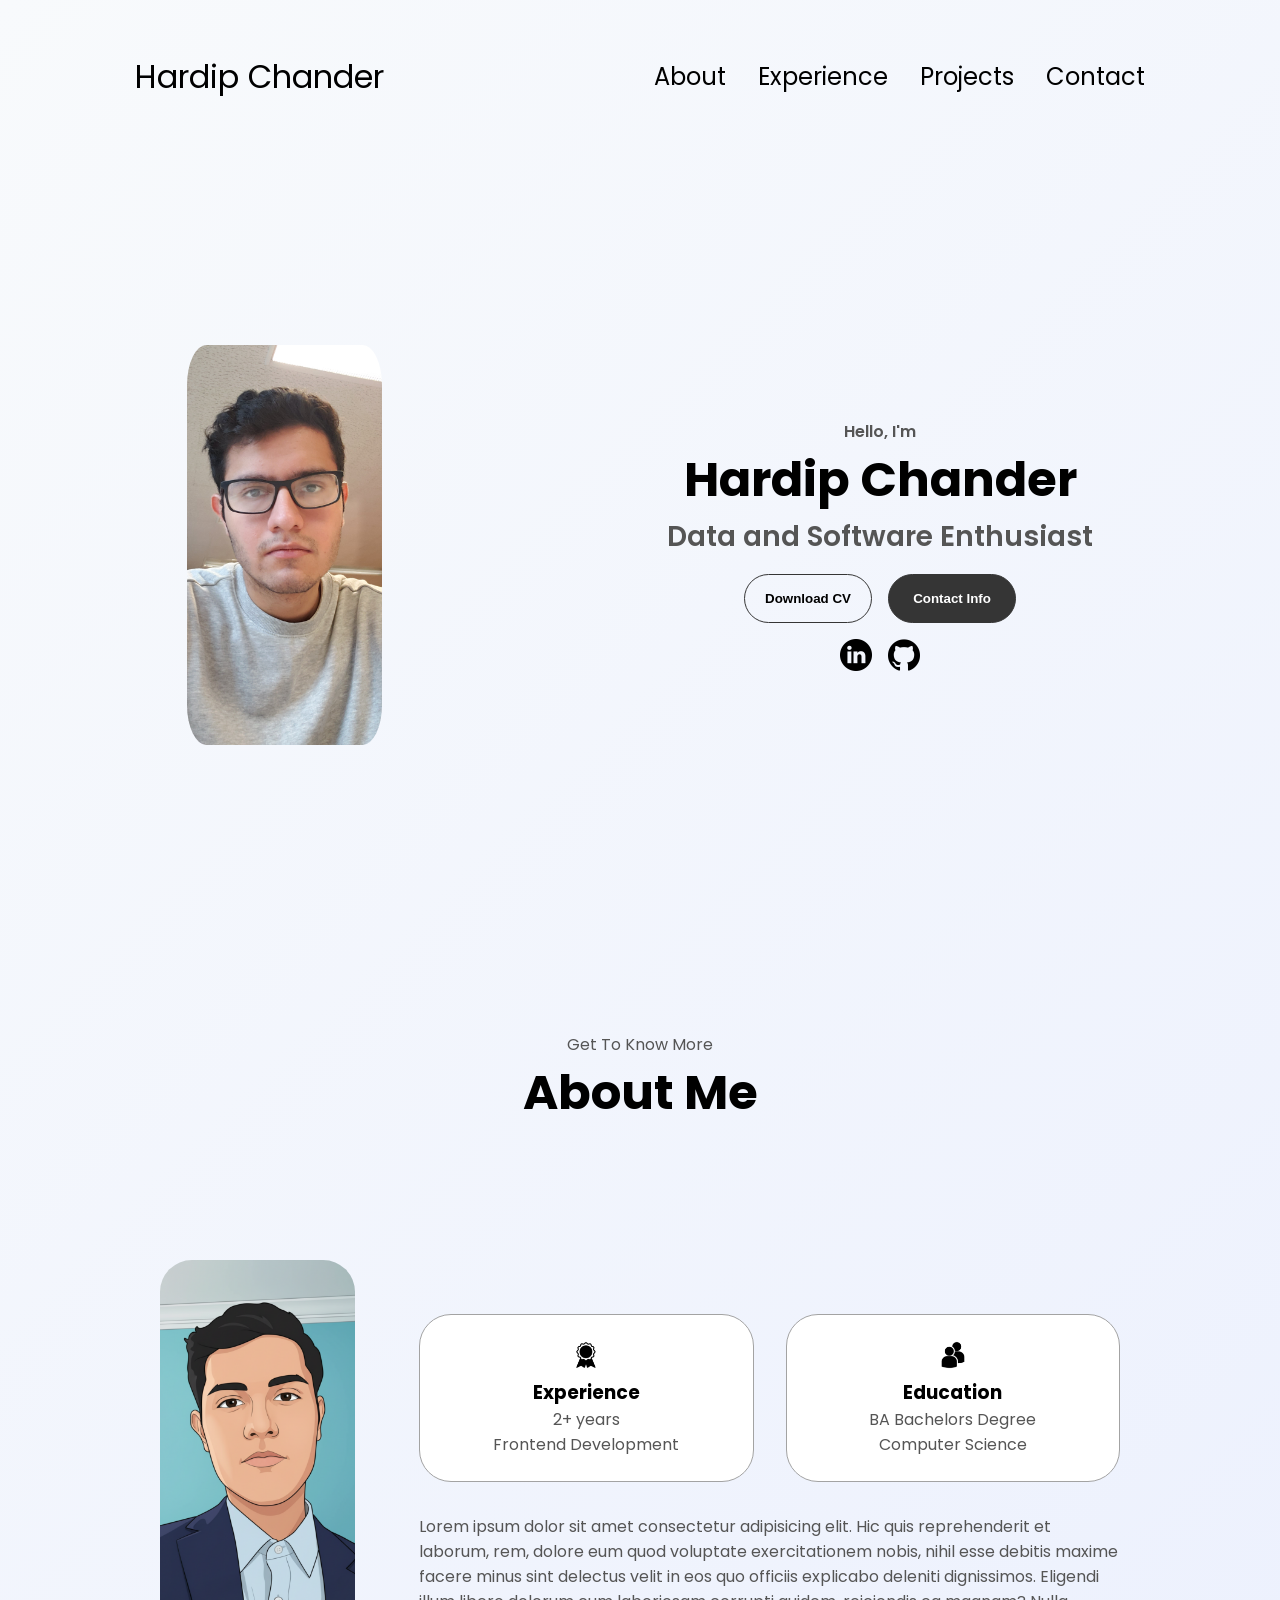
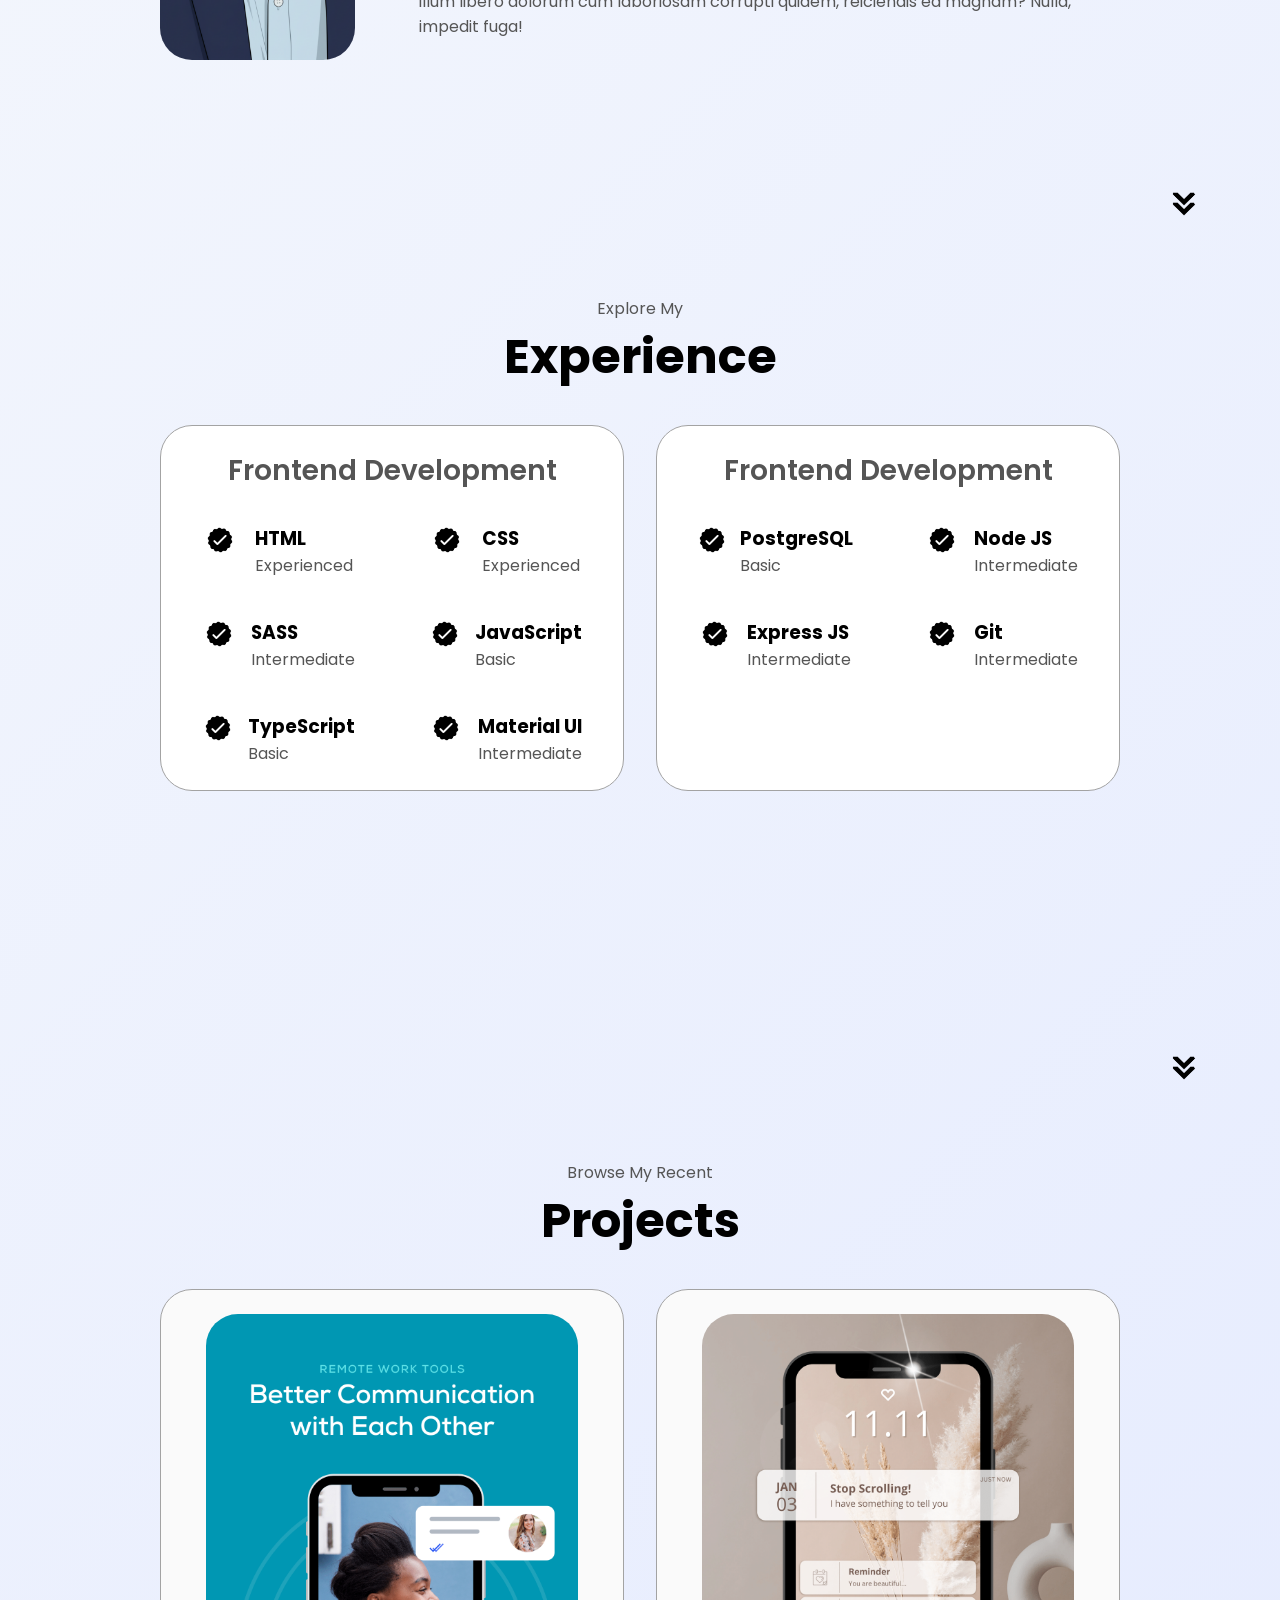
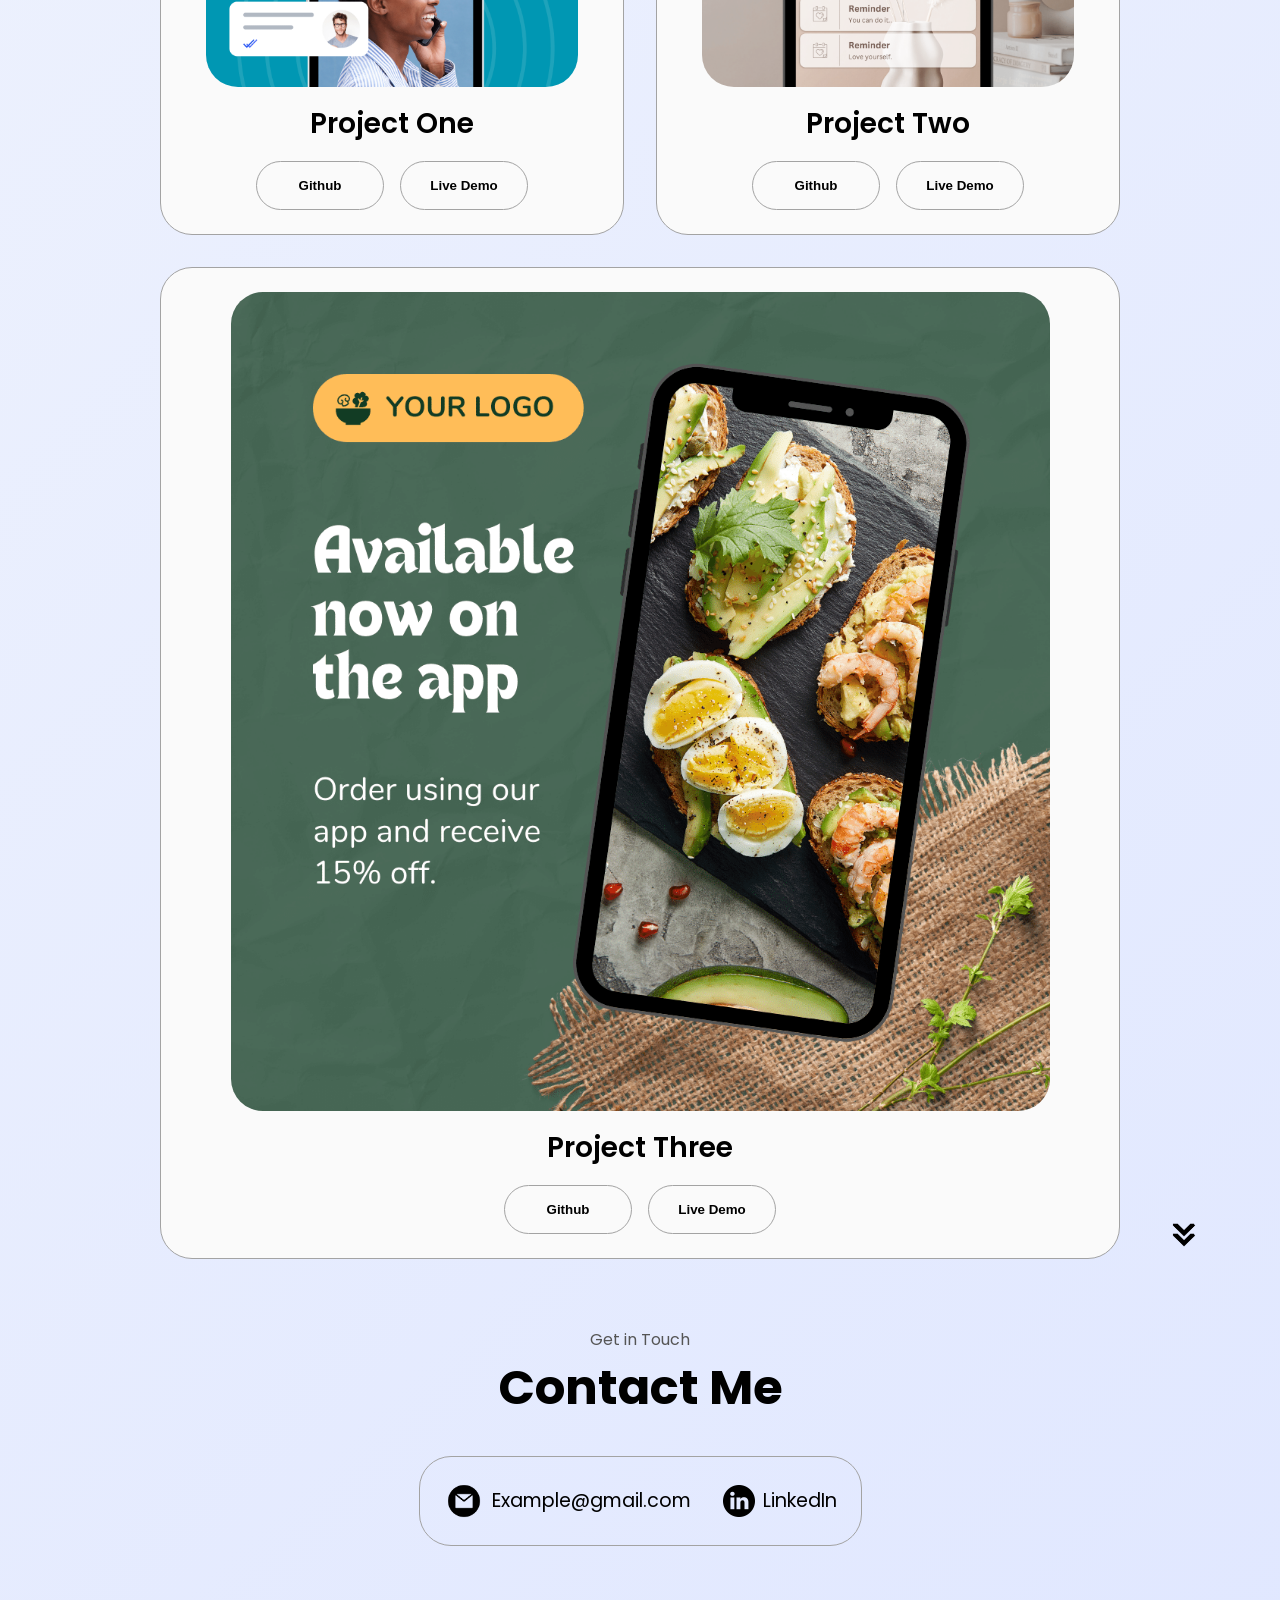
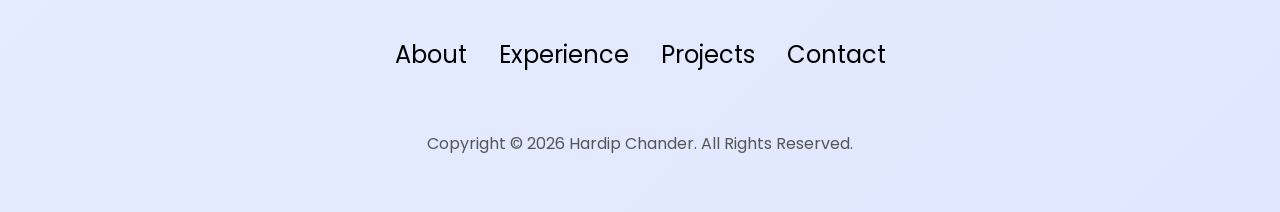
==== commit aaba8b53: "refactor: change the format of the code" ====
--- a/index.html
+++ b/index.html
@@ -41,36 +41,19 @@
 
     <section id="profile">
       <div class="section__pic-container">
-        <img src="./images/profile-pic.jpg" alt="Profile Picture of Hardip Chander" />
+        <img src="./images/profile-pic.jpg" alt="Profile Picture of Hardip Chander" class="profile-pic"/>
       </div>
       <div class="section__text">
         <p class="section__text__p1">Hello, I'm</p>
         <h1 class="title">Hardip Chander</h1>
         <p class="section__text__p2">Data and Software Enthusiast</p>
         <div class="btn-container">
-          <button
-            class="btn btn-color-2"
-            onclick="window.open('./images/resume.pdf')"
-          >
-            Download CV
-          </button>
-          <button class="btn btn-color-1" onclick="location.href='./#contact'">
-            Contact Info
-          </button>
+          <button class="btn btn-color-2" onclick="window.open('./images/resume.pdf')"> Download CV </button>
+          <button class="btn btn-color-1" onclick="location.href='./#contact'">Contact Info</button>
         </div>
         <div id="socials-container">
-          <img
-            src="./images/linkedin.png"
-            alt="My LinkedIn profile"
-            class="icon"
-            onclick="location.href='https://linkedin.com/hardipchander'"
-          />
-          <img
-            src="./images/github.png"
-            alt="My Github profile"
-            class="icon"
-            onclick="location.href='https://github.com/hardipchander'"
-          />
+          <img src="./images/linkedin.png" alt="My LinkedIn profile" class="icon" onclick="location.href='https://www.linkedin.com/in/hardipchander'"/>
+          <img src="./images/github.png" alt="My Github profile" class="icon" onclick="location.href='https://github.com/hardipchander'" />
         </div>
       </div>
     </section>
@@ -80,31 +63,19 @@
       <h1 class="title">About Me</h1>
       <div class="section-container">
         <div class="section__pic-container">
-          <img
-            src="./images/cartoon_me.png"
-            alt="Profile picture"
-            class="about-pic"
-          />
+          <img src="./images/cartoon_me.png" alt="Profile picture" class="about-pic"/>
         </div>
         <div class="about-details-container">
           <div class="about-containers">
             <div class="details-container">
-              <img
-                src="./images/experience.png"
-                alt="Experience icon"
-                class="icon"
-              />
+              <img src="./images/experience.png" alt="Experience icon" class="icon"/>
               <h3>Experience</h3>
               <p>2+ years <br />Frontend Development</p>
             </div>
             <div class="details-container">
-              <img
-                src="./images/education.png"
-                alt="Education icon"
-                class="icon"
-              />
+              <img src="./images/education.png" alt="Education icon" class="icon" />
               <h3>Education</h3>
-              <p>BA Bachelors Degree<br />Computer Science</p>
+              <p>BA Bachelors Degree<br/>Computer Science</p>
             </div>
           </div>
           <div class="text-container">
@@ -119,12 +90,7 @@
           </div>
         </div>
       </div>
-      <img
-        src="./images/arrow.png"
-        alt="Arrow icon"
-        class="icon arrow"
-        onclick="location.href='./#experience'"
-      />
+      <img src="./images/arrow.png" alt="Arrow icon" class="icon arrow" onclick="location.href='./#experience'" />
     </section>
 
     <section id="experience">
@@ -136,66 +102,42 @@
             <h2 class="experience-sub-title">Frontend Development</h2>
             <div class="article-container">
               <article>
-                <img
-                  src="./images/checkmark.png"
-                  alt="Experience icon"
-                  class="icon"
-                />
+                <img src="./images/checkmark.png" alt="Experience icon" class="icon" />
                 <div>
                   <h3>HTML</h3>
                   <p>Experienced</p>
                 </div>
               </article>
               <article>
-                <img
-                  src="./images/checkmark.png"
-                  alt="Experience icon"
-                  class="icon"
-                />
+                <img src="./images/checkmark.png" alt="Experience icon" class="icon"/>
                 <div>
                   <h3>CSS</h3>
                   <p>Experienced</p>
                 </div>
               </article>
               <article>
-                <img
-                  src="./images/checkmark.png"
-                  alt="Experience icon"
-                  class="icon"
-                />
+                <img src="./images/checkmark.png" alt="Experience icon" class="icon" />
                 <div>
                   <h3>SASS</h3>
                   <p>Intermediate</p>
                 </div>
               </article>
               <article>
-                <img
-                  src="./images/checkmark.png"
-                  alt="Experience icon"
-                  class="icon"
-                />
+                <img src="./images/checkmark.png" alt="Experience icon" class="icon" />
                 <div>
                   <h3>JavaScript</h3>
                   <p>Basic</p>
                 </div>
               </article>
               <article>
-                <img
-                  src="./images/checkmark.png"
-                  alt="Experience icon"
-                  class="icon"
-                />
+                <img src="./images/checkmark.png" alt="Experience icon" class="icon" />
                 <div>
                   <h3>TypeScript</h3>
                   <p>Basic</p>
                 </div>
               </article>
               <article>
-                <img
-                  src="./images/checkmark.png"
-                  alt="Experience icon"
-                  class="icon"
-                />
+                <img src="./images/checkmark.png" alt="Experience icon" class="icon"/>
                 <div>
                   <h3>Material UI</h3>
                   <p>Intermediate</p>
@@ -207,44 +149,28 @@
             <h2 class="experience-sub-title">Frontend Development</h2>
             <div class="article-container">
               <article>
-                <img
-                  src="./images/checkmark.png"
-                  alt="Experience icon"
-                  class="icon"
-                />
+                <img src="./images/checkmark.png" alt="Experience icon" class="icon" />
                 <div>
                   <h3>PostgreSQL</h3>
                   <p>Basic</p>
                 </div>
               </article>
               <article>
-                <img
-                  src="./images/checkmark.png"
-                  alt="Experience icon"
-                  class="icon"
-                />
+                <img src="./images/checkmark.png" alt="Experience icon" class="icon"/>
                 <div>
                   <h3>Node JS</h3>
                   <p>Intermediate</p>
                 </div>
               </article>
               <article>
-                <img
-                  src="./images/checkmark.png"
-                  alt="Experience icon"
-                  class="icon"
-                />
+                <img src="./images/checkmark.png" alt="Experience icon" class="icon" />
                 <div>
                   <h3>Express JS</h3>
                   <p>Intermediate</p>
                 </div>
               </article>
               <article>
-                <img
-                  src="./images/checkmark.png"
-                  alt="Experience icon"
-                  class="icon"
-                />
+                <img src="./images/checkmark.png" alt="Experience icon" class="icon" />
                 <div>
                   <h3>Git</h3>
                   <p>Intermediate</p>
@@ -264,72 +190,42 @@
         <div class="about-containers">
           <div class="details-container color-container">
             <div class="article-container">
-              <img
-                src="./images/project-1.png"
-                alt="Project 1"
-                class="project-img"
-              />
+              <img src="./images/project-1.png" alt="Project 1" class="project-img" />
             </div>
             <h2 class="experience-sub-title project-title">Project One</h2>
             <div class="btn-container">
-              <button
-                class="btn btn-color-2 project-btn"
-                onclick="location.href='https://github.com/hardipchander'"
-              >
+              <button class="btn btn-color-2 project-btn" onclick="location.href='https://github.com/hardipchander'">
                 Github
               </button>
-              <button
-                class="btn btn-color-2 project-btn"
-                onclick="location.href='https://github.com/hardipchander'"
-              >
+              <button class="btn btn-color-2 project-btn" onclick="location.href='https://github.com/hardipchander'">
                 Live Demo
               </button>
             </div>
           </div>
           <div class="details-container color-container">
             <div class="article-container">
-              <img
-                src="./images/project-2.png"
-                alt="Project 2"
-                class="project-img"
-              />
+              <img src="./images/project-2.png" alt="Project 2" class="project-img"/>
             </div>
             <h2 class="experience-sub-title project-title">Project Two</h2>
             <div class="btn-container">
-              <button
-                class="btn btn-color-2 project-btn"
-                onclick="location.href='https://github.com/hardipchander'"
-              >
+              <button class="btn btn-color-2 project-btn" onclick="location.href='https://github.com/hardipchander'">
                 Github
               </button>
-              <button
-                class="btn btn-color-2 project-btn"
-                onclick="location.href='https://github.com/hardipchander'"
-              >
+              <button class="btn btn-color-2 project-btn" onclick="location.href='https://github.com/hardipchander'">
                 Live Demo
               </button>
             </div>
           </div>
           <div class="details-container color-container">
             <div class="article-container">
-              <img
-                src="./images/project-3.png"
-                alt="Project 3"
-                class="project-img"
-              />
+              <img src="./images/project-3.png" alt="Project 3" class="project-img" />
             </div>
             <h2 class="experience-sub-title project-title">Project Three</h2>
             <div class="btn-container">
-              <button
-                class="btn btn-color-2 project-btn"
-                onclick="location.href='https://github.com/hardipchander'"
-              >
+              <button class="btn btn-color-2 project-btn" onclick="location.href='https://github.com/hardipchander'">
                 Github
               </button>
-              <button
-                class="btn btn-color-2 project-btn"
-                onclick="location.href='https://github.com/hardipchander'"
-              >
+              <button class="btn btn-color-2 project-btn" onclick="location.href='https://github.com/hardipchander'">
                 Live Demo
               </button>
             </div>
@@ -344,19 +240,11 @@
       <h1 class="title">Contact Me</h1>
       <div class="contact-info-upper-container">
         <div class="contact-info-container">
-          <img
-            src="./images/email.png"
-            alt="Email icon"
-            class="icon contact-icon email-icon"
-          />
+          <img src="./images/email.png" alt="Email icon" class="icon contact-icon email-icon" />
           <p><a href="mailto:examplemail@gmail.com">Example@gmail.com</a></p>
         </div>
         <div class="contact-info-container">
-          <img
-            src="./images/linkedin.png"
-            alt="LinkedIn icon"
-            class="icon contact-icon"
-          />
+          <img src="./images/linkedin.png" alt="LinkedIn icon" class="icon contact-icon" />
           <p><a href="https://www.linkedin.com">LinkedIn</a></p>
         </div>
       </div>
--- a/styles/style.css
+++ b/styles/style.css
@@ -20,7 +20,7 @@
   transition: all 300ms ease;
 }
 
-/* DESKTOP NAV */
+/* Desktop Nav */
 nav, .nav-links {
   display: flex;
 }
@@ -143,6 +143,9 @@
   width: 400px;
   margin: auto 0;
 }
+.profile-pic {
+  border-radius: 10%;
+}
 .section__text {
   align-self: center;
   text-align: center;
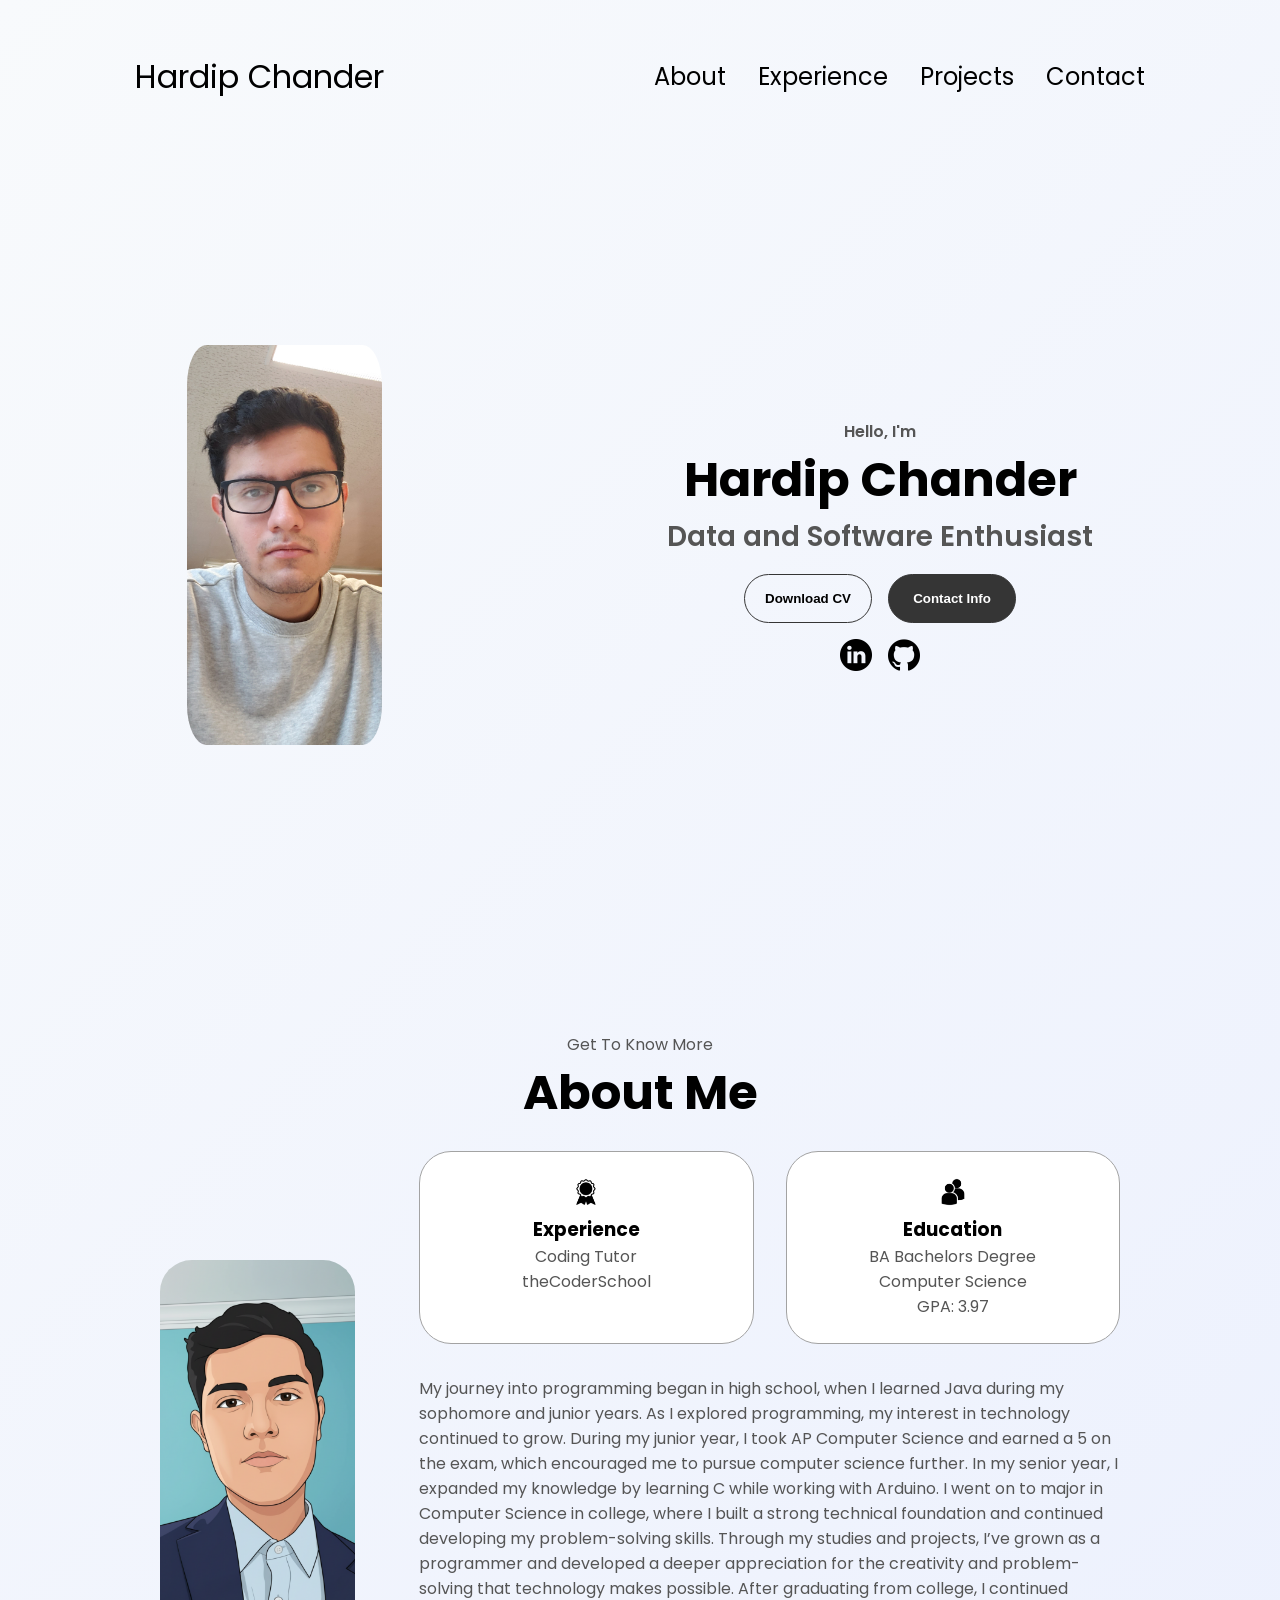
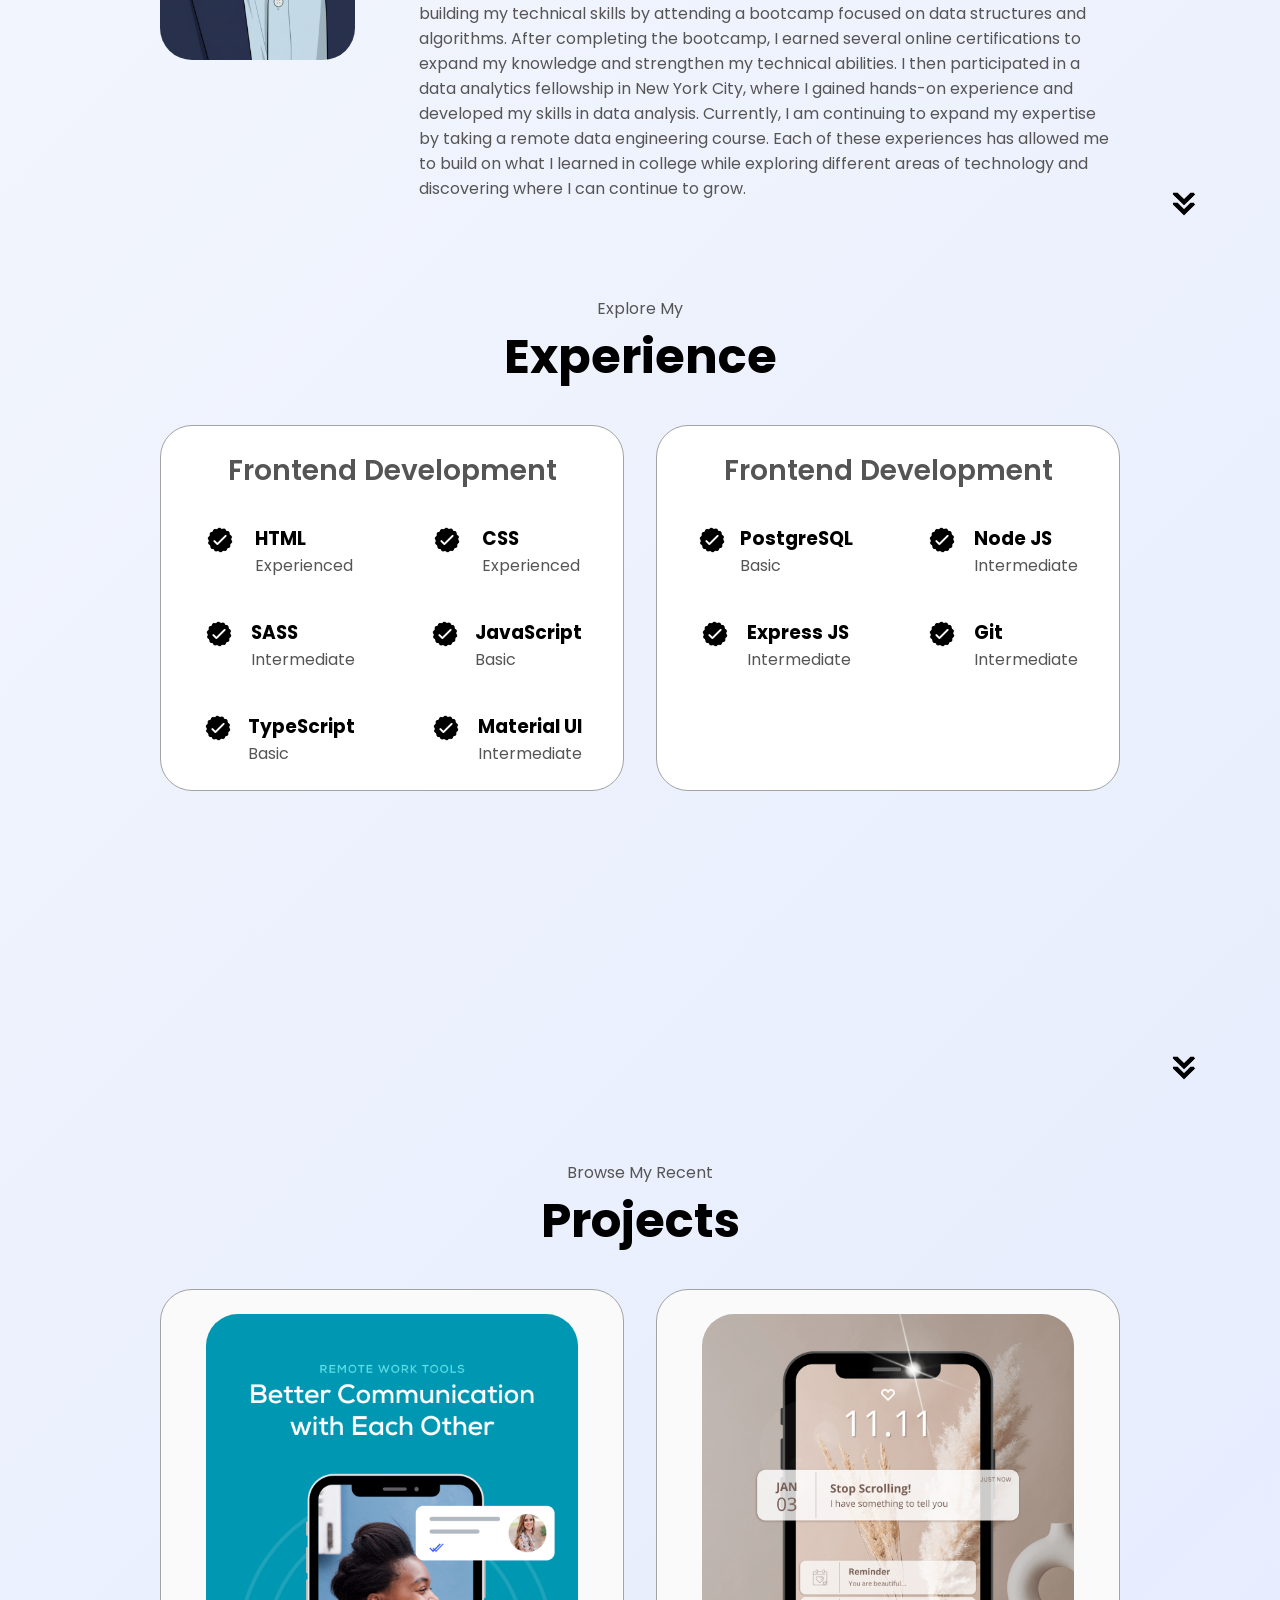
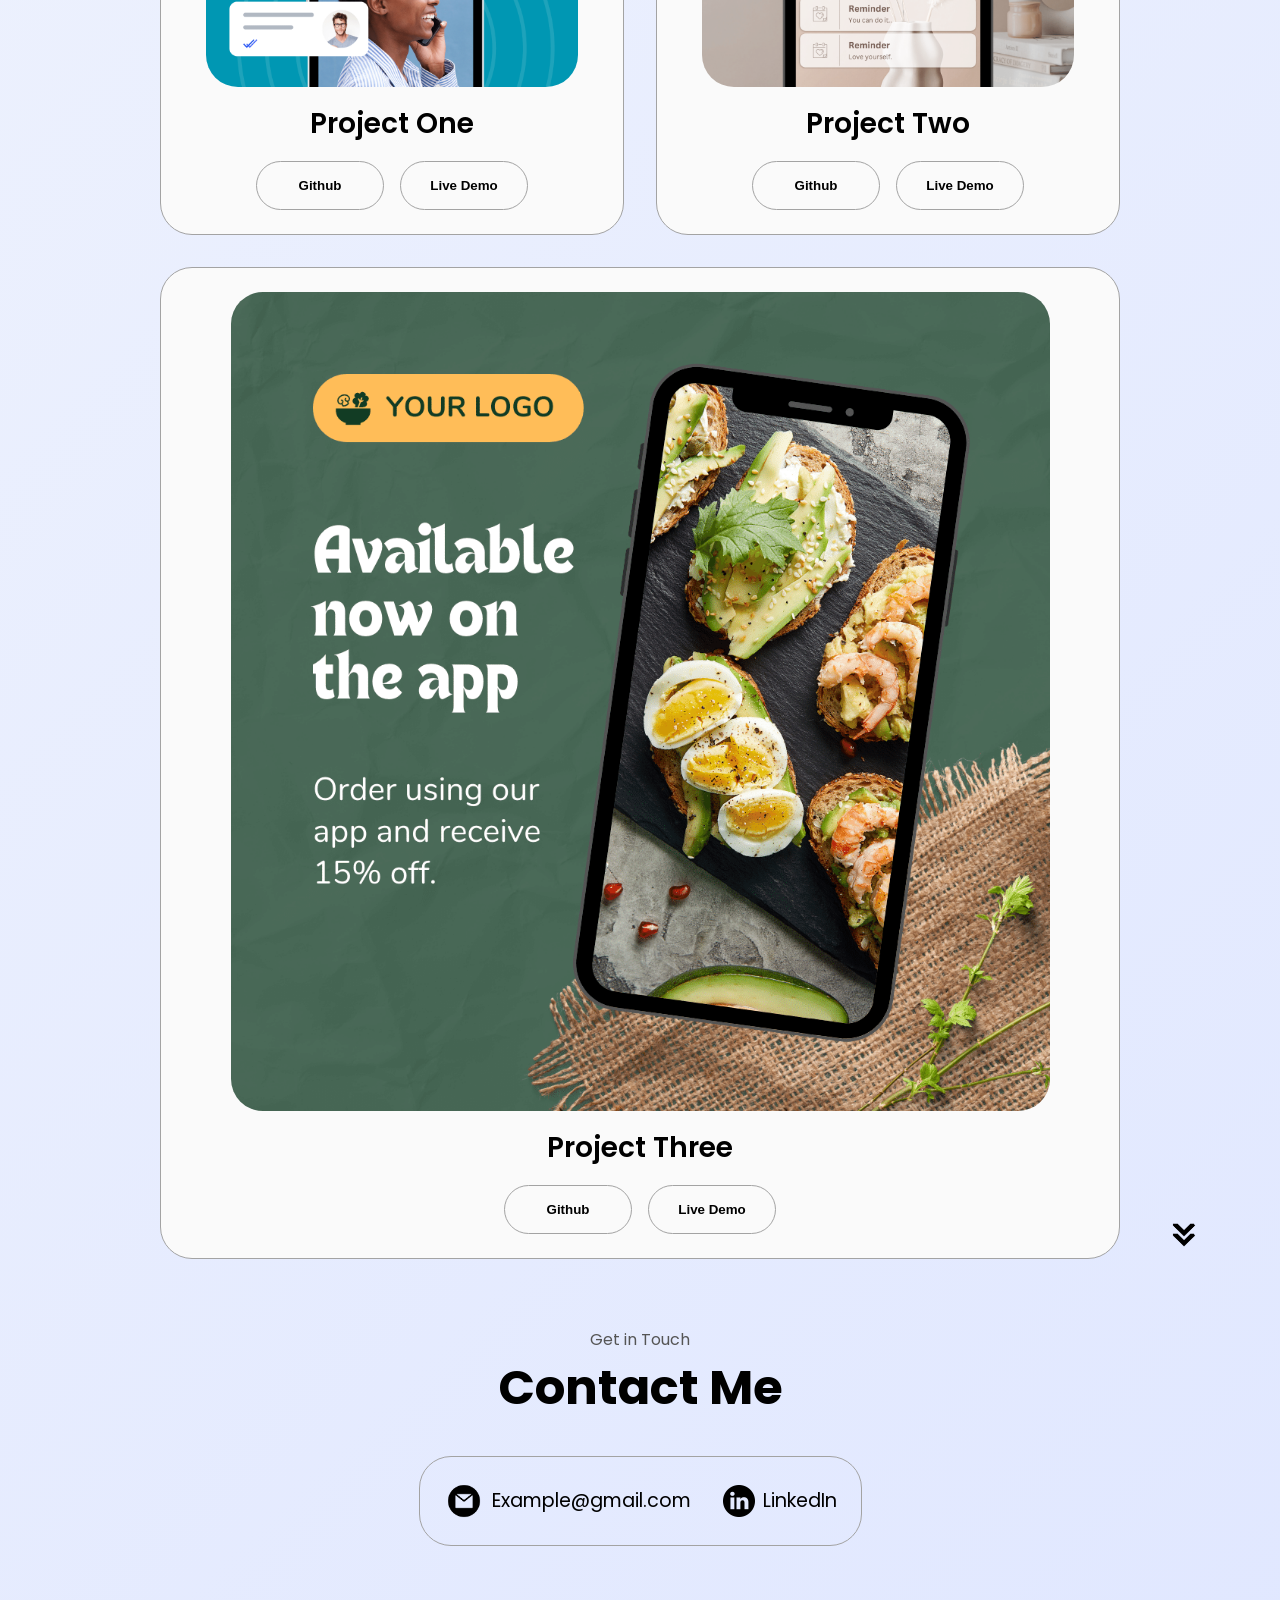
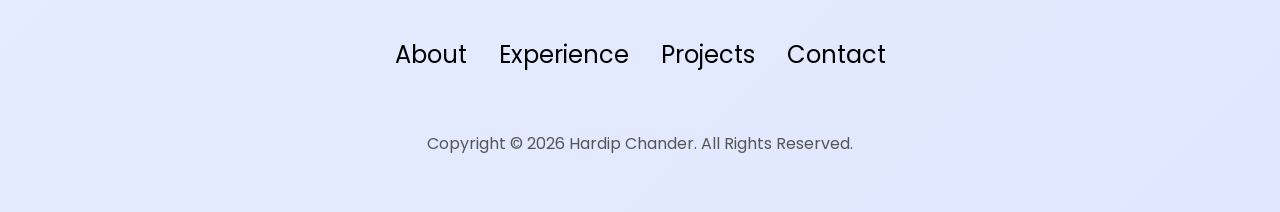
==== commit 93f2762d: "refactor: add details for the about section" ====
--- a/index.html
+++ b/index.html
@@ -70,22 +70,26 @@
             <div class="details-container">
               <img src="./images/experience.png" alt="Experience icon" class="icon"/>
               <h3>Experience</h3>
-              <p>2+ years <br />Frontend Development</p>
+              <p>Coding Tutor<br/>theCoderSchool</p>
             </div>
             <div class="details-container">
               <img src="./images/education.png" alt="Education icon" class="icon" />
               <h3>Education</h3>
-              <p>BA Bachelors Degree<br/>Computer Science</p>
+              <p>BA Bachelors Degree<br/>Computer Science <br/> GPA: 3.97</p>
             </div>
           </div>
           <div class="text-container">
             <p>
-              Lorem ipsum dolor sit amet consectetur adipisicing elit. Hic quis
-              reprehenderit et laborum, rem, dolore eum quod voluptate
-              exercitationem nobis, nihil esse debitis maxime facere minus sint
-              delectus velit in eos quo officiis explicabo deleniti dignissimos.
-              Eligendi illum libero dolorum cum laboriosam corrupti quidem,
-              reiciendis ea magnam? Nulla, impedit fuga!
+              My journey into programming began in high school, when I learned Java during my sophomore and junior years. As I explored programming, my interest in 
+              technology continued to grow. During my junior year, I took AP Computer Science and earned a 5 on the exam, which encouraged me to pursue computer 
+              science further. In my senior year, I expanded my knowledge by learning C while working with Arduino. I went on to major in Computer Science in college, 
+              where I built a strong technical foundation and continued developing my problem-solving skills. Through my studies and projects, I’ve grown as a 
+              programmer and developed a deeper appreciation for the creativity and problem-solving that technology makes possible. After graduating from college, 
+              I continued building my technical skills by attending a bootcamp focused on data structures and algorithms. After completing the bootcamp, I earned several 
+              online certifications to expand my knowledge and strengthen my technical abilities. I then participated in a data analytics fellowship in New York City, 
+              where I gained hands-on experience and developed my skills in data analysis. Currently, I am continuing to expand my expertise by taking a remote 
+              data engineering course. Each of these experiences has allowed me to build on what I learned in college while exploring different areas of technology 
+              and discovering where I can continue to grow. 
             </p>
           </div>
         </div>
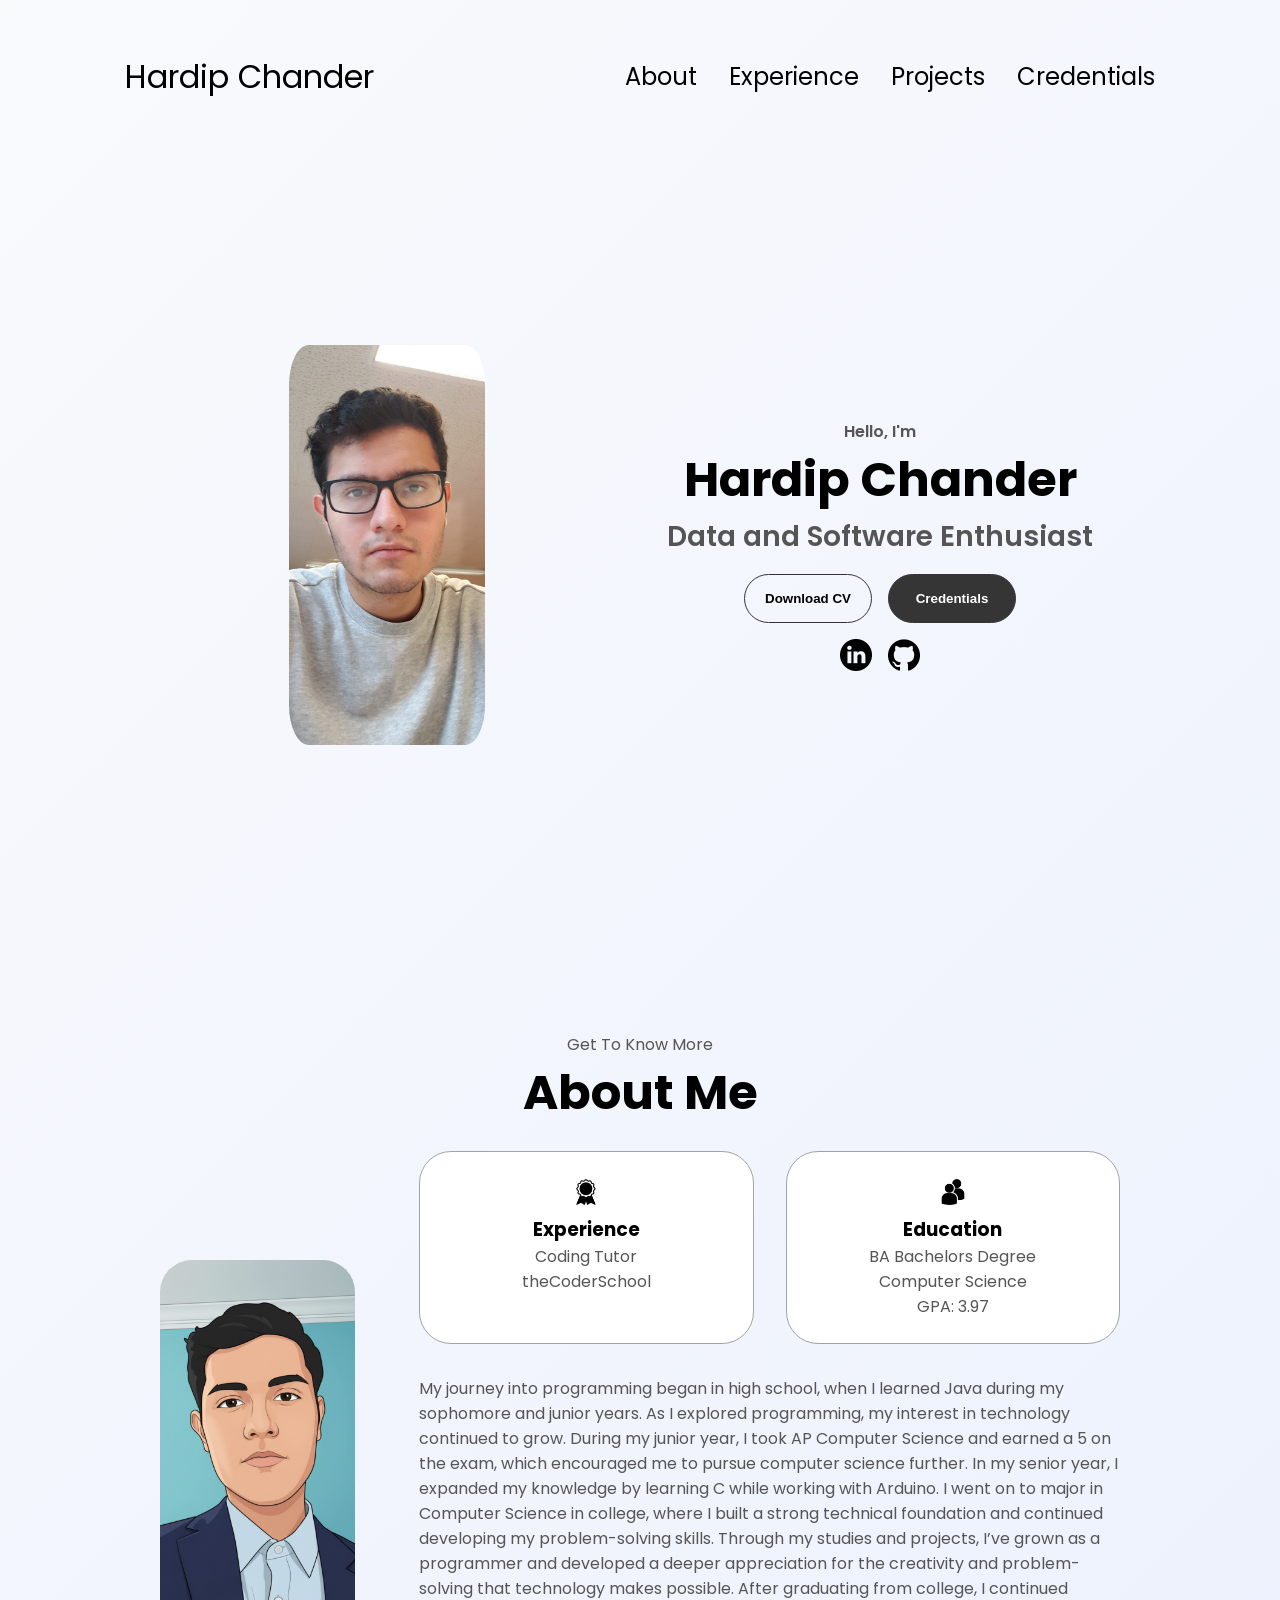
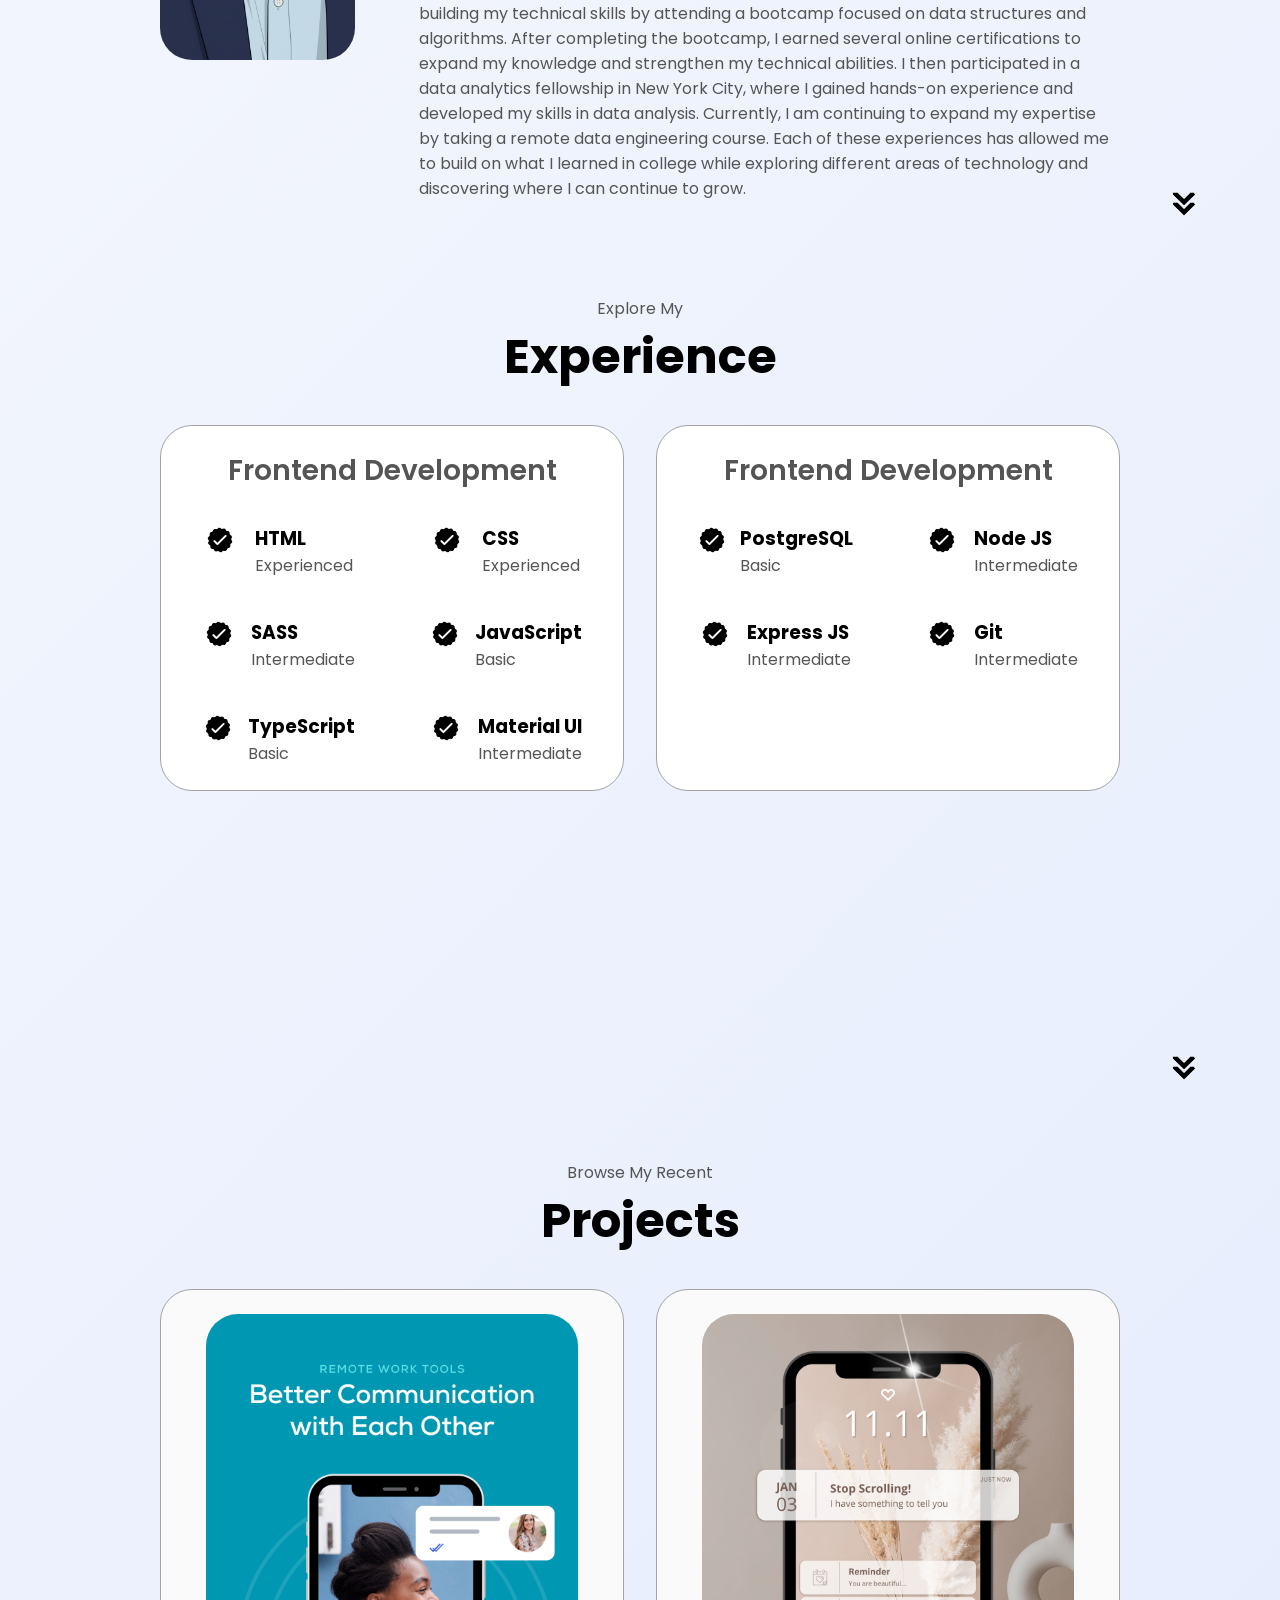
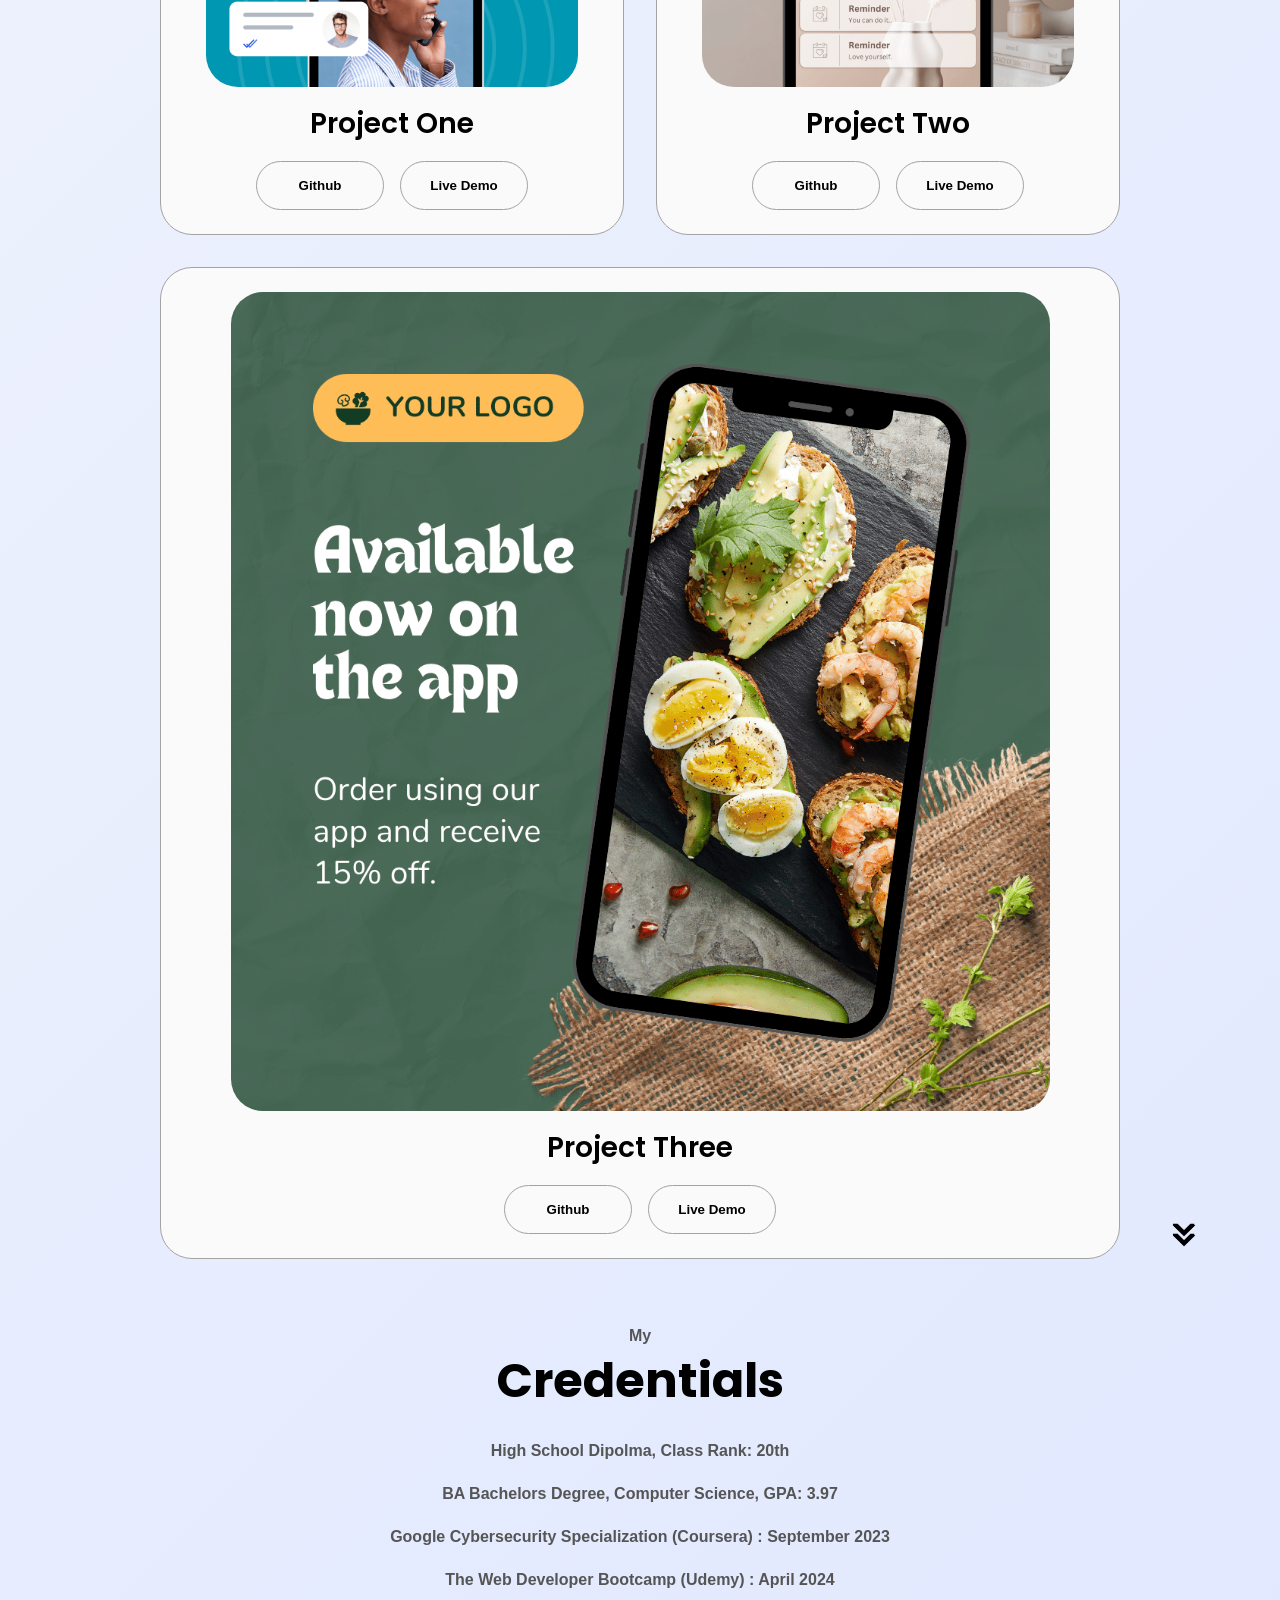
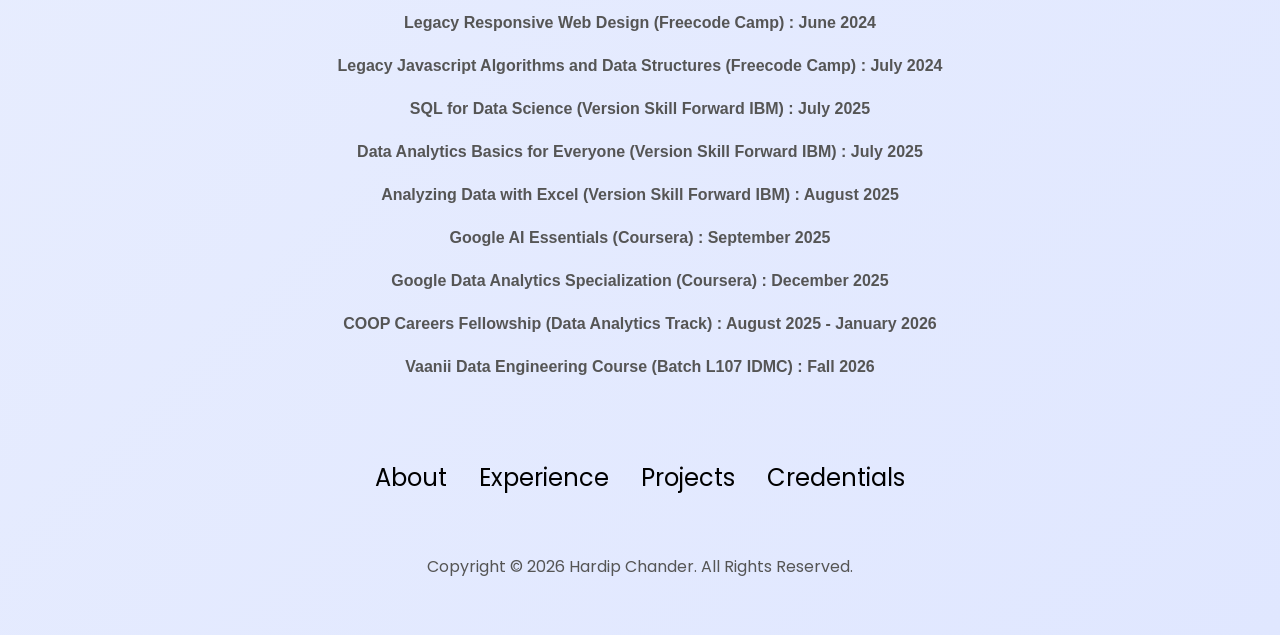
==== commit defba6fa: "refactor: change the contact section to credentials section" ====
--- a/index.html
+++ b/index.html
@@ -17,7 +17,7 @@
           <li><a href="#about">About</a></li>
           <li><a href="#experience">Experience</a></li>
           <li><a href="#projects">Projects</a></li>
-          <li><a href="#contact">Contact</a></li>
+          <li><a href="#contact">Credentials</a></li>
         </ul>
       </div>
     </nav>
@@ -34,7 +34,7 @@
           <li><a href="#about" onclick="toggleMenu()">About</a></li>
           <li><a href="#experience" onclick="toggleMenu()">Experience</a></li>
           <li><a href="#projects" onclick="toggleMenu()">Projects</a></li>
-          <li><a href="#contact" onclick="toggleMenu()">Contact</a></li>
+          <li><a href="#contact" onclick="toggleMenu()">Credentials</a></li>
         </div>
       </div>
     </nav>
@@ -49,7 +49,7 @@
         <p class="section__text__p2">Data and Software Enthusiast</p>
         <div class="btn-container">
           <button class="btn btn-color-2" onclick="window.open('./images/resume.pdf')"> Download CV </button>
-          <button class="btn btn-color-1" onclick="location.href='./#contact'">Contact Info</button>
+          <button class="btn btn-color-1" onclick="location.href='./#contact'">Credentials</button>
         </div>
         <div id="socials-container">
           <img src="./images/linkedin.png" alt="My LinkedIn profile" class="icon" onclick="location.href='https://www.linkedin.com/in/hardipchander'"/>
@@ -240,18 +240,35 @@
     </section>
 
     <section id="contact">
-      <p class="section__text__p1">Get in Touch</p>
-      <h1 class="title">Contact Me</h1>
-      <div class="contact-info-upper-container">
-        <div class="contact-info-container">
-          <img src="./images/email.png" alt="Email icon" class="icon contact-icon email-icon" />
-          <p><a href="mailto:examplemail@gmail.com">Example@gmail.com</a></p>
-        </div>
-        <div class="contact-info-container">
-          <img src="./images/linkedin.png" alt="LinkedIn icon" class="icon contact-icon" />
-          <p><a href="https://www.linkedin.com">LinkedIn</a></p>
-        </div>
-      </div>
+      <p class="section__text__p1">My</p>
+      <h1 class="title">Credentials</h1>
+      <br />
+      <p>High School Dipolma, Class Rank: 20th </p>
+      <br />
+      <p>BA Bachelors Degree, Computer Science, GPA: 3.97</p>
+      <br />
+      <p>Google Cybersecurity Specialization (Coursera) : September 2023</p>
+      <br />
+      <p>The Web Developer Bootcamp (Udemy) : April 2024</p>
+      <br />
+      <p>Legacy Responsive Web Design (Freecode Camp) : June 2024</p>
+      <br />
+      <p>Legacy Javascript Algorithms and Data Structures (Freecode Camp) : July 2024</p>
+      <br />
+      <p>SQL for Data Science (Version Skill Forward IBM) : July 2025</p>
+      <br />
+      <p>Data Analytics Basics for Everyone (Version Skill Forward IBM) : July 2025</p>
+      <br />
+      <p>Analyzing Data with Excel (Version Skill Forward IBM) : August 2025</p>
+      <br />
+      <p>Google AI Essentials (Coursera) : September 2025</p>
+      <br />
+      <p>Google Data Analytics Specialization (Coursera) : December 2025</p>
+      <br />
+      <p>COOP Careers Fellowship (Data Analytics Track) : August 2025 - January 2026</p>
+      <br />
+      <p>Vaanii Data Engineering Course (Batch L107 IDMC) : Fall 2026</p>
+      <br />
     </section>
 
     <footer>
@@ -261,7 +278,7 @@
             <li><a href="#about">About</a></li>
             <li><a href="#experience">Experience</a></li>
             <li><a href="#projects">Projects</a></li>
-            <li><a href="#contact">Contact</a></li>
+            <li><a href="#contact">Credentials</a></li>
           </ul>
         </div>
       </nav>
--- a/styles/style.css
+++ b/styles/style.css
@@ -130,7 +130,7 @@
   display: flex;
 }
 
-/* Profile Section */
+/* Profile */
 #profile {
   display: flex;
   justify-content: center;
@@ -142,6 +142,7 @@
   height: 400px;
   width: 400px;
   margin: auto 0;
+  justify-content: center;
 }
 .profile-pic {
   border-radius: 10%;
@@ -177,7 +178,7 @@
   height: 2rem;
 }
 
-/* BUTTONS */
+/* Buttons */
 .btn-container {
   display: flex;
   justify-content: center;
@@ -213,7 +214,7 @@
   gap: 1rem;
 }
 
-/* About Section */
+/* About */
 #about {
   position: relative;
 }
@@ -256,7 +257,7 @@
   margin: auto 0;
 }
 
-/* Experience Section */
+/* Experience */
 #experience {
   position: relative;
 }
@@ -289,7 +290,7 @@
   cursor: default;
 }
 
-/* Projects Section */
+/* Projects */
 #projects {
   position: relative;
 }
@@ -311,7 +312,7 @@
   border-color: rgb(163, 163, 163);
 }
 
-/* CONTACT */
+/* Contact/Credentials */
 #contact {
   display: flex;
   justify-content: center;
@@ -344,8 +345,13 @@
 .email-icon {
   height: 2.5rem;
 }
-
-/* FOOTER SECTION */
+#contact p {
+  text-align: center;
+  font-family: sans-serif;
+  font-weight: bold;
+}
+
+/* Footer */
 footer {
   height: 26vh;
   margin: 0 1rem;
